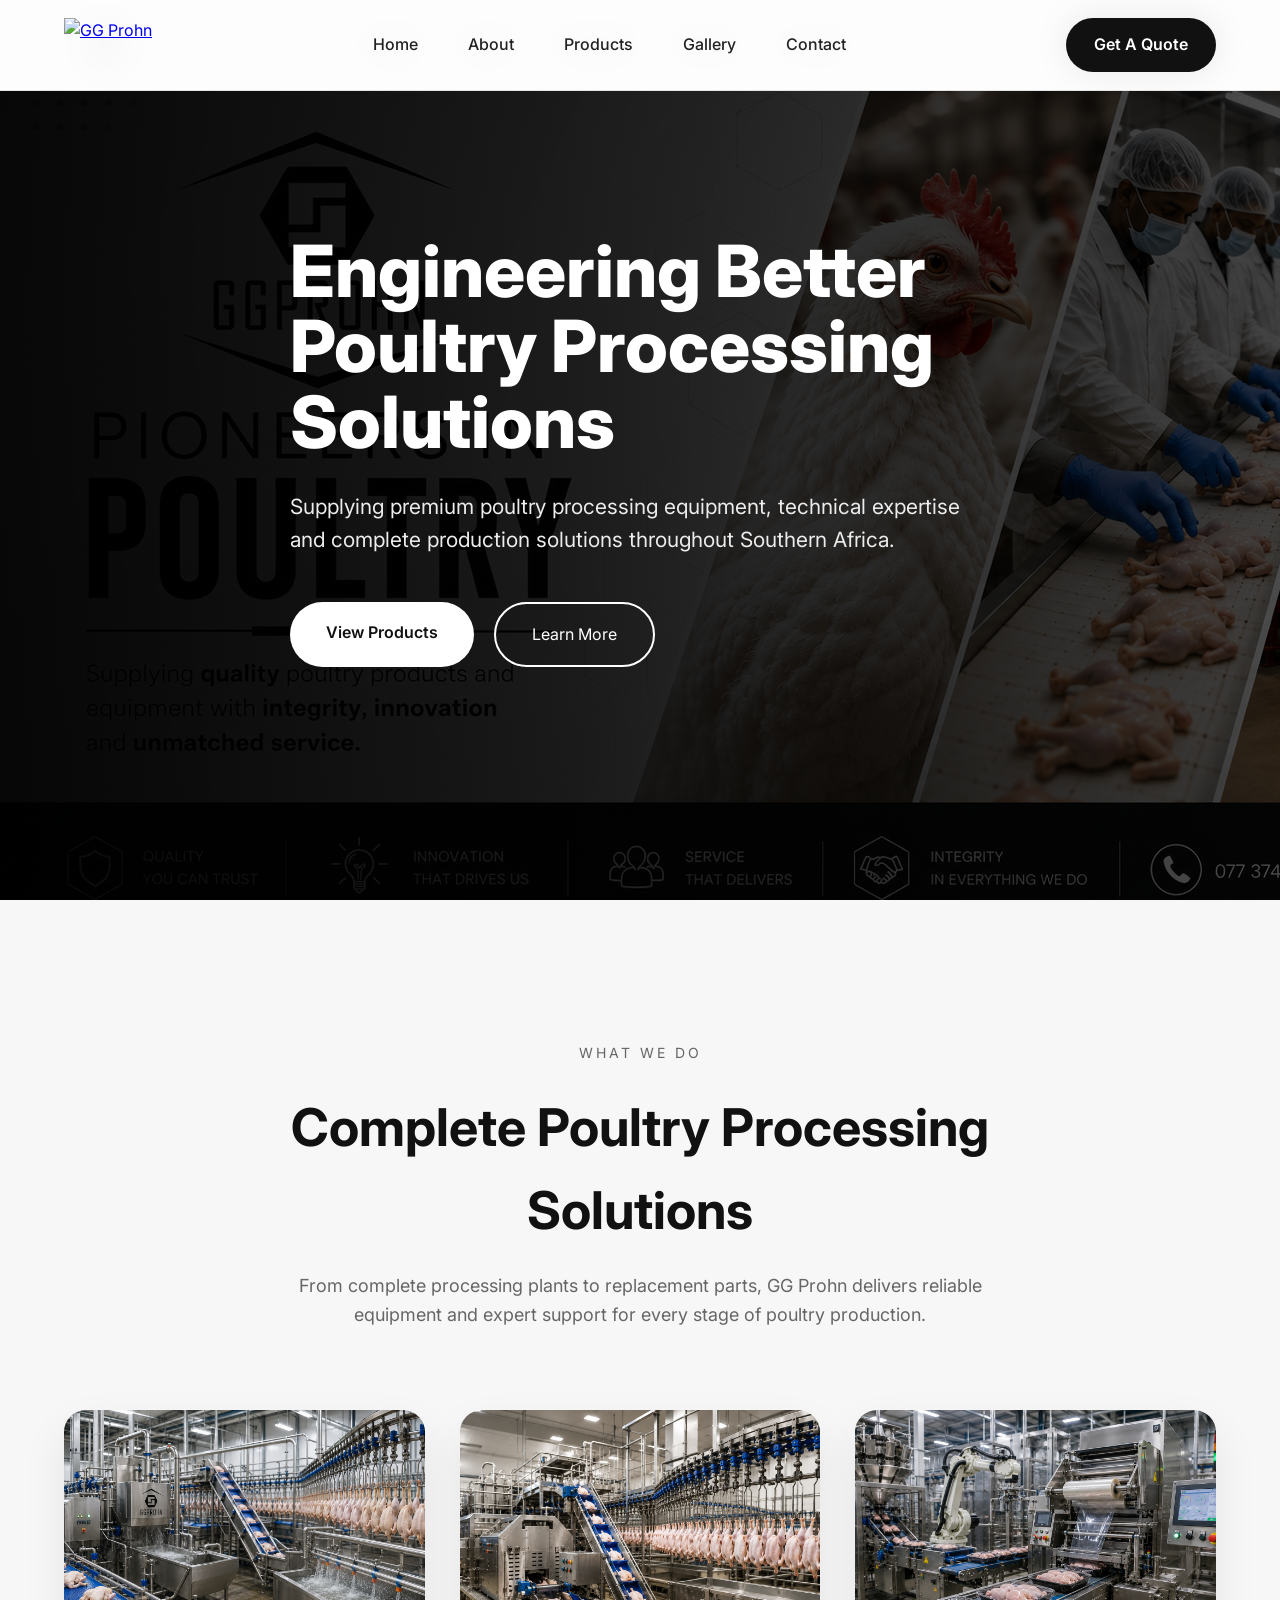
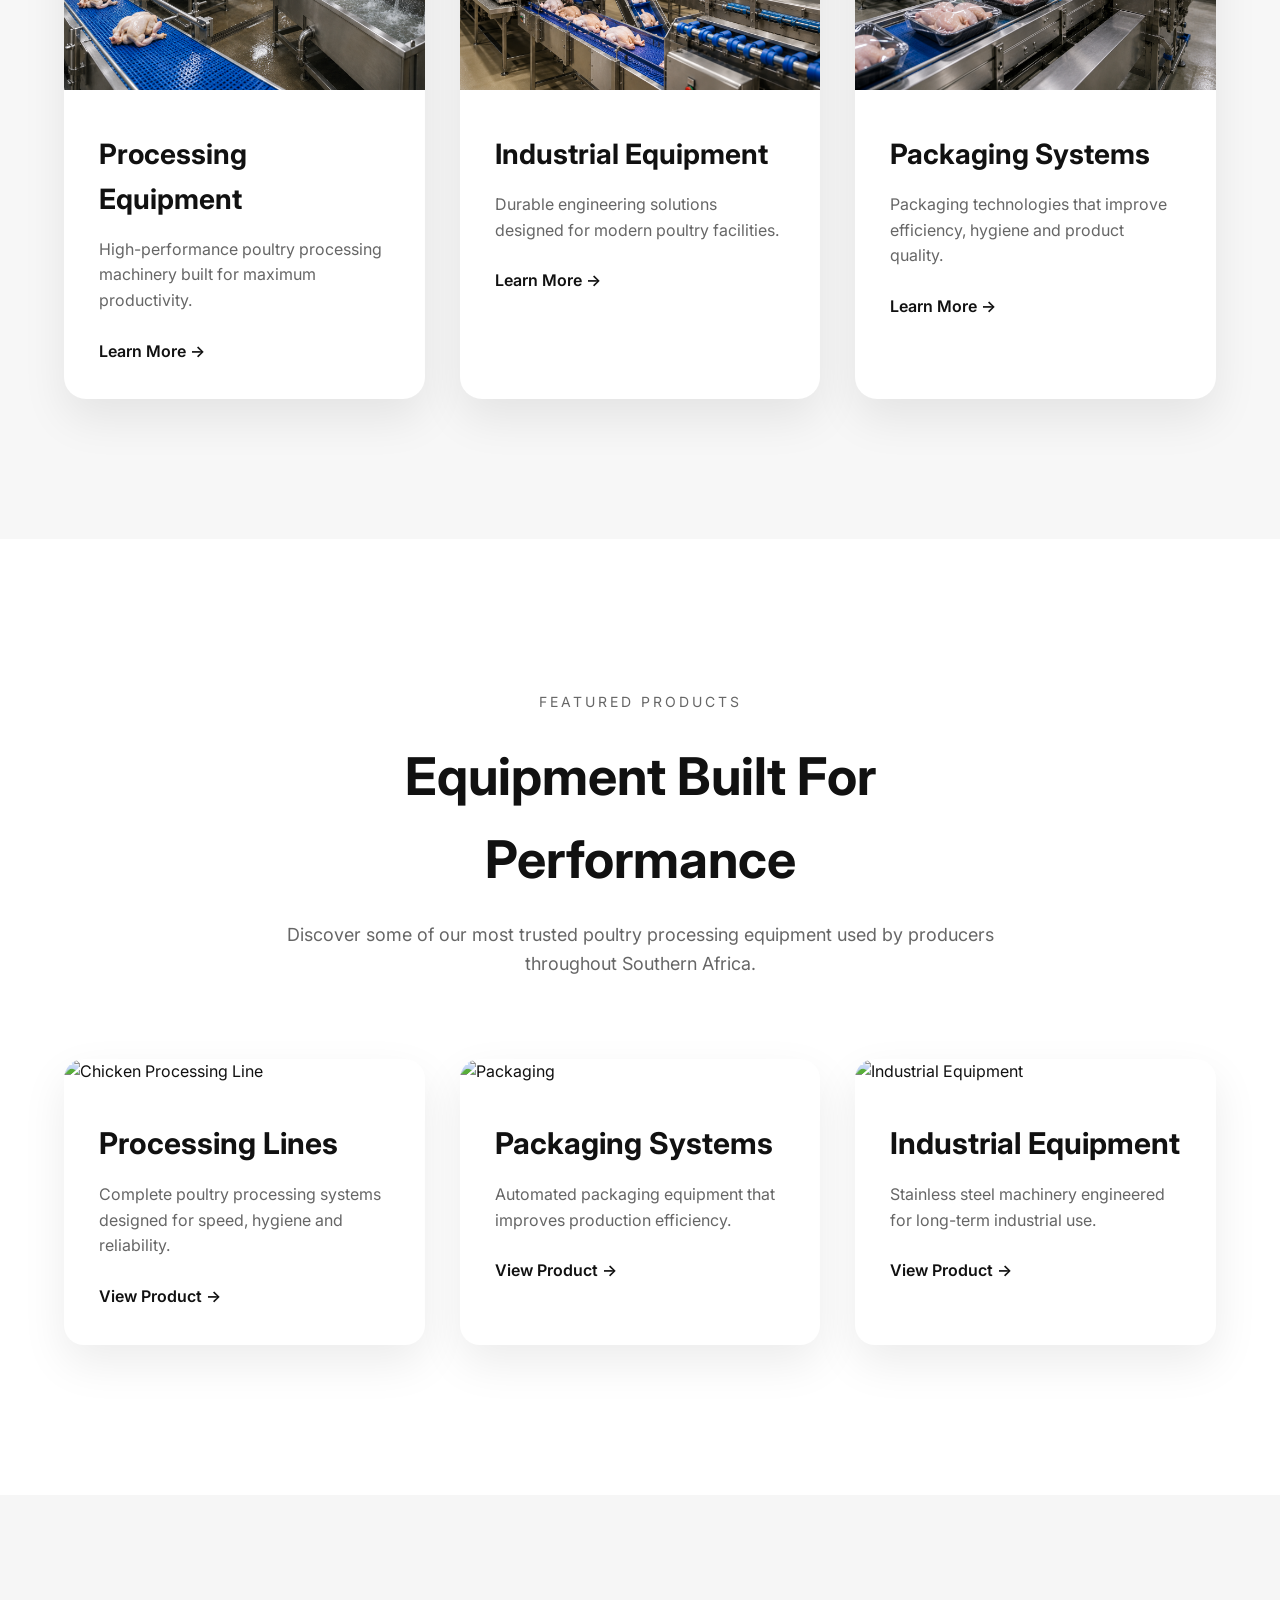
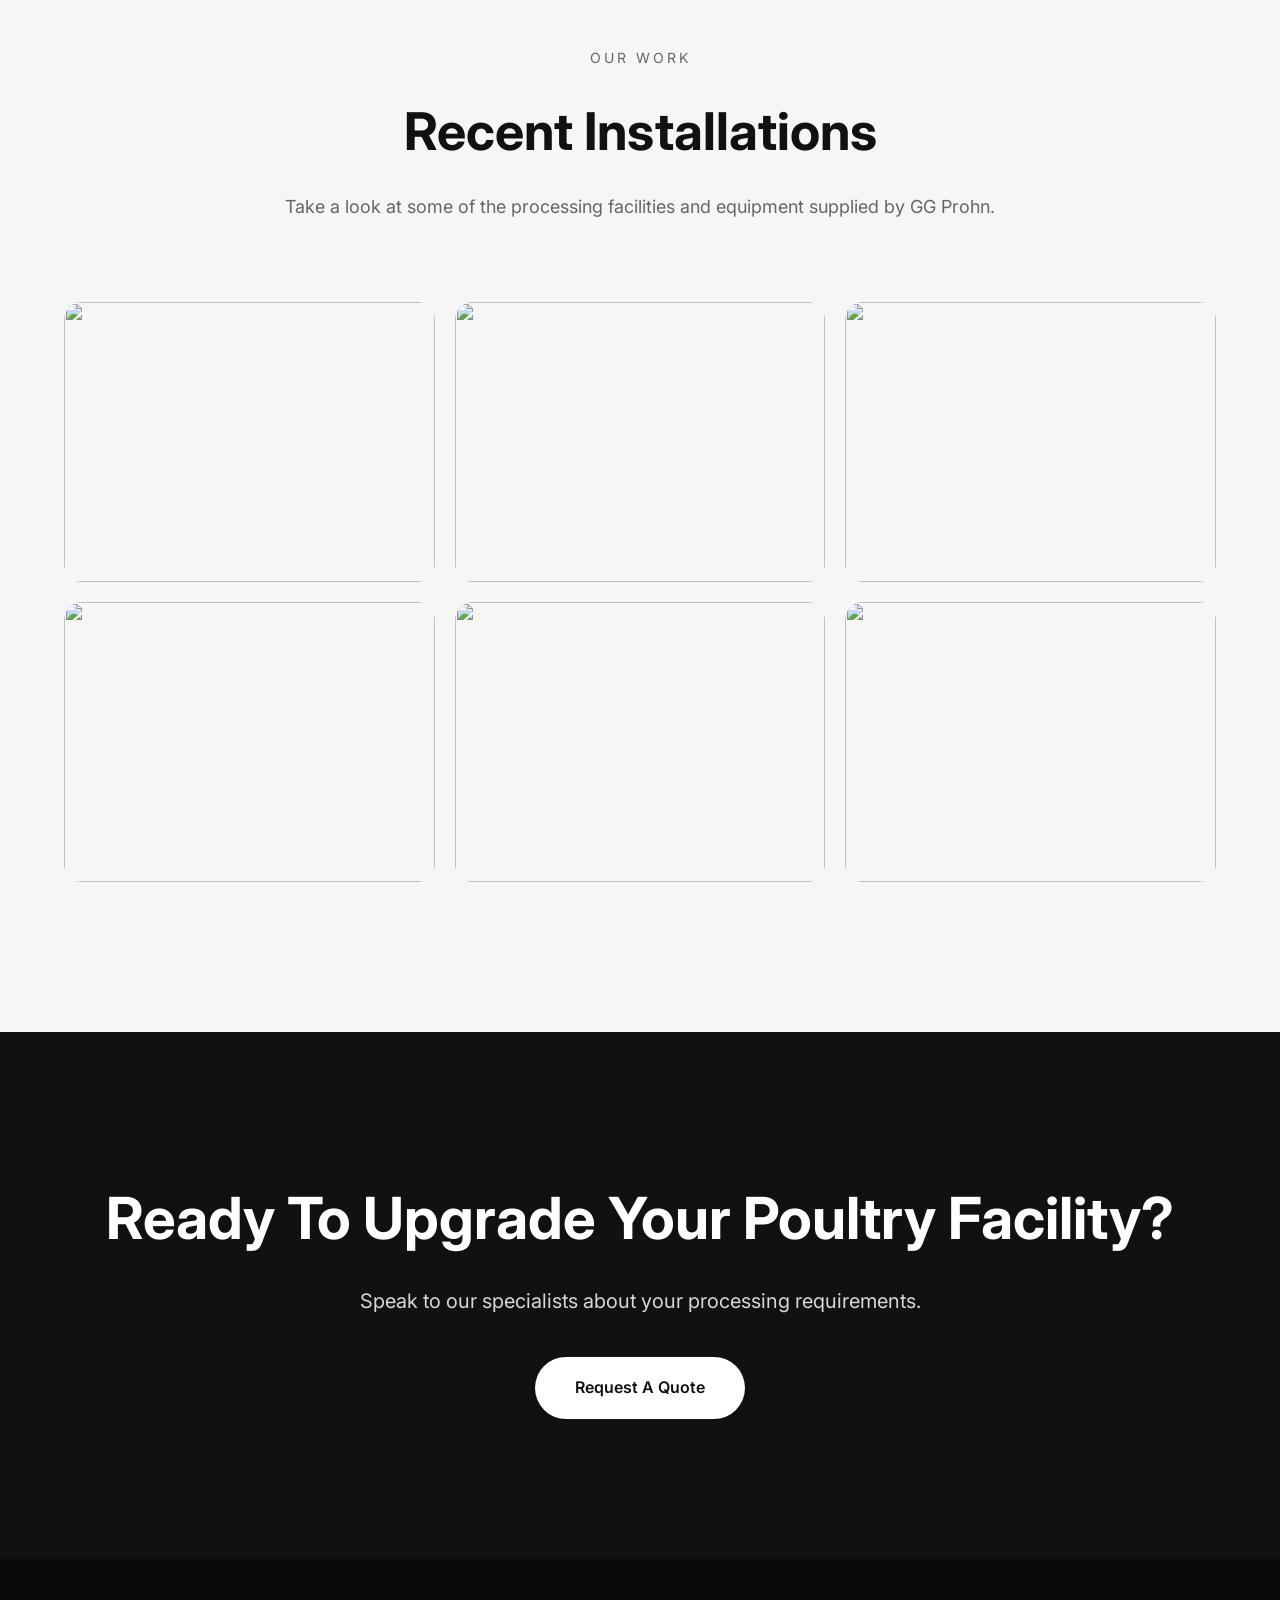
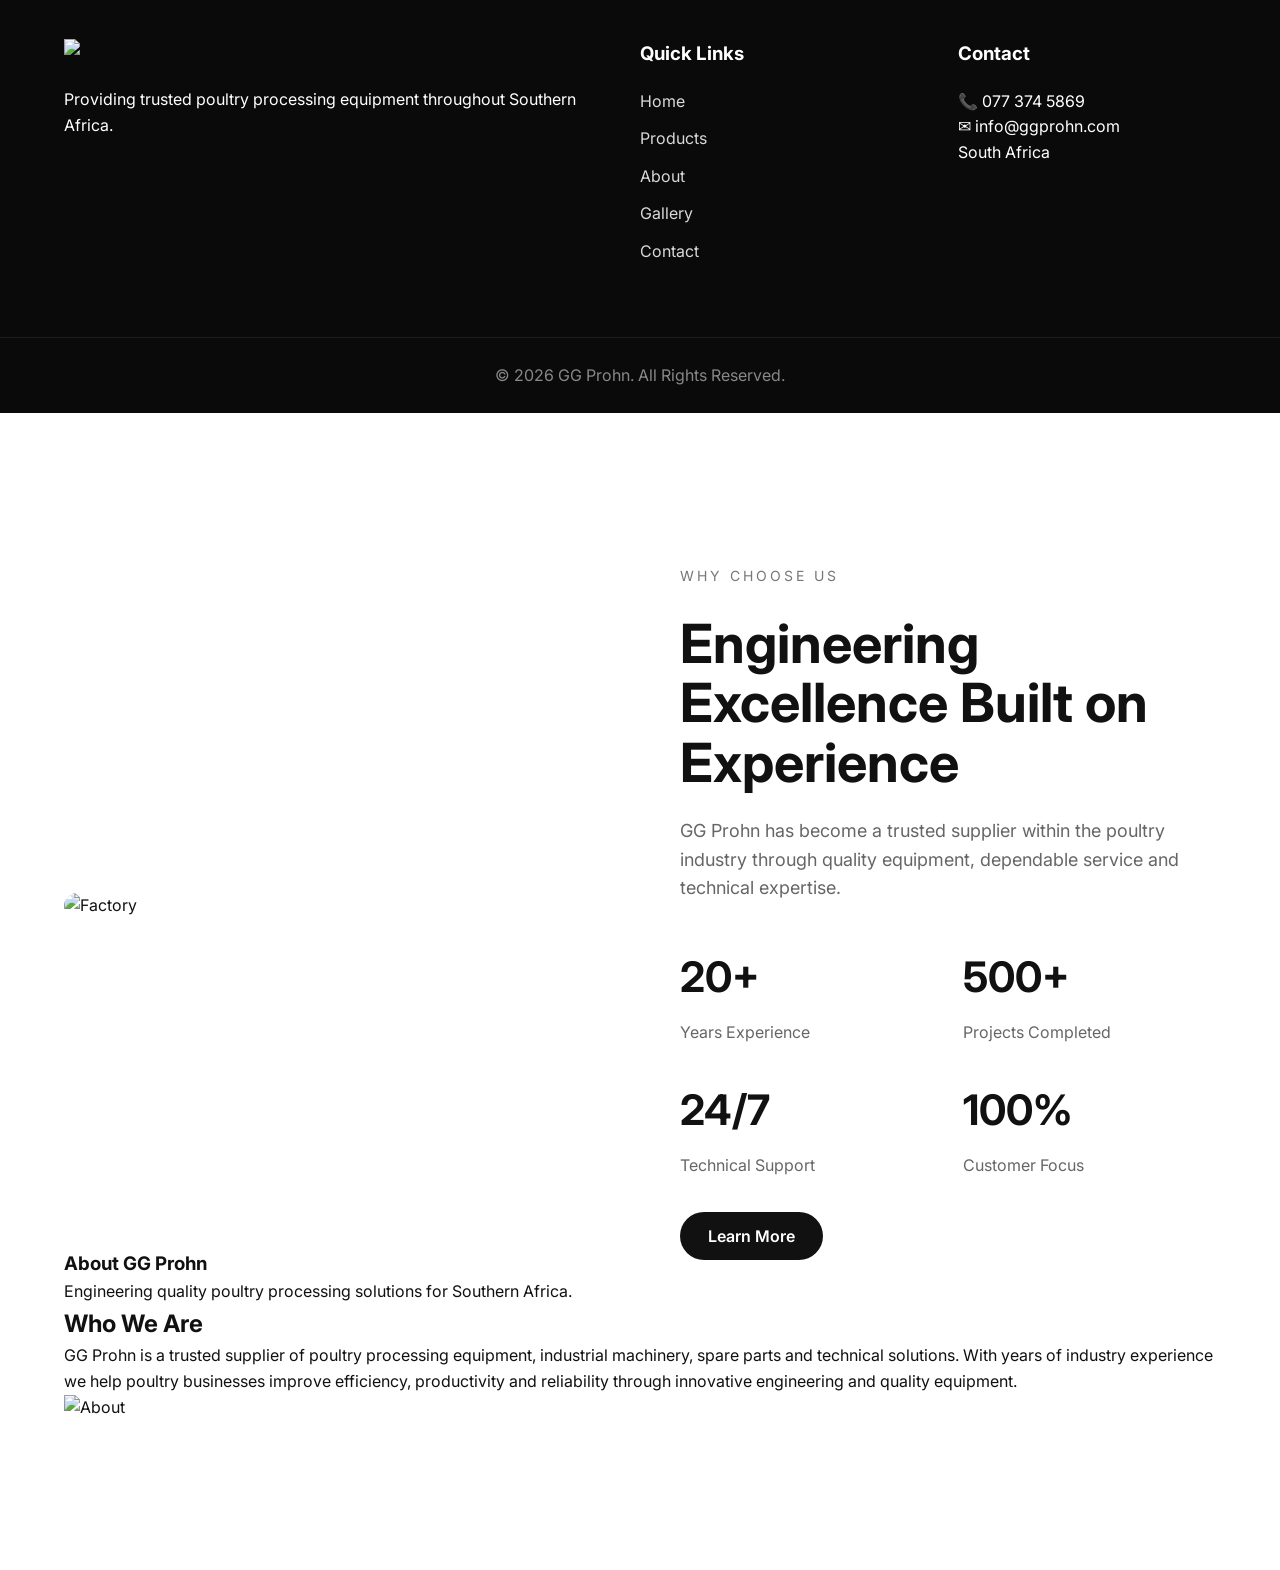
==== web/index.html @ 08cb3948 "initial commit - first round of website" ====
<!DOCTYPE html>
<html lang="en">

<head>

<meta charset="UTF-8">
<meta name="viewport" content="width=device-width, initial-scale=1.0">

<title>GG Prohn | Poultry Processing Solutions</title>

<link rel="preconnect" href="https://fonts.googleapis.com">
<link rel="preconnect" href="https://fonts.gstatic.com" crossorigin>

<link href="https://fonts.googleapis.com/css2?family=Inter:wght@300;400;500;600;700;800&display=swap" rel="stylesheet">

<link rel="stylesheet" href="css/style.css">

</head>

<body>

<!-- ===================== -->
<!-- Navigation -->
<!-- ===================== -->

<header>

<div class="container">

<a href="#" class="logo">

<img src="images/TLogo.png" alt="GG Prohn Logo">

</a>

<nav>

<ul>

<li><a href="#">Home</a></li>

<li><a href="coming-soon.html">About</a></li>
<li><a href="coming-soon.html">Products</a></li>
<li><a href="coming-soon.html">Gallery</a></li>
<li><a href="coming-soon.html">Contact</a></li>

</ul>

</nav>

<a href="#" class="btn-nav">

Get A Quote

</a>

</div>

</header>



<!-- ===================== -->
<!-- Hero -->
<!-- ===================== -->

<section class="hero">

<div class="overlay"></div>

<div class="container hero-content">

<h1>

Engineering Better Poultry
Processing Solutions

</h1>

<p>

Supplying premium poultry processing equipment,
technical expertise and complete production
solutions throughout Southern Africa.

</p>

<div class="hero-buttons">

<a href="#" class="btn-dark">

View Products

</a>

<a href="#" class="btn-outline">

Learn More

</a>

</div>

</div>

</section>

</body>

</html><!-- ===================== -->
<!-- FEATURED SOLUTIONS -->
<!-- ===================== -->

<section class="solutions">

    <div class="container">

        <div class="section-title">

            <span>WHAT WE DO</span>

            <h2>Complete Poultry Processing Solutions</h2>

            <p>
                From complete processing plants to replacement parts,
                GG Prohn delivers reliable equipment and expert support
                for every stage of poultry production.
            </p>

        </div>

        <div class="solution-grid">

            <div class="solution-card">

                <img src="images/Processing.png" alt="Processing">

                <div class="solution-content">

                    <h3>Processing Equipment</h3>

                    <p>
                        High-performance poultry processing machinery built
                        for maximum productivity.
                    </p>

                    <a href="#">Learn More →</a>

                </div>

            </div>

            <div class="solution-card">

                <img src="images/industrial.png" alt="Equipment">

                <div class="solution-content">

                    <h3>Industrial Equipment</h3>

                    <p>
                        Durable engineering solutions designed for modern
                        poultry facilities.
                    </p>

                    <a href="#">Learn More →</a>

                </div>

            </div>

            <div class="solution-card">

                <img src="images/packaging.png" alt="Packaging">

                <div class="solution-content">

                    <h3>Packaging Systems</h3>

                    <p>
                        Packaging technologies that improve efficiency,
                        hygiene and product quality.
                    </p>

                    <a href="#">Learn More →</a>

                </div>

            </div>

        </div>

    </div>

</section>





<!-- ===================== -->
<!-- WHY GG PROHN -->
<!-- ===================== -->
 <!-- ========================================= -->
<!-- FEATURED PRODUCTS -->
<!-- ========================================= -->

<section class="products">

    <div class="container">

        <div class="section-title">

            <span>FEATURED PRODUCTS</span>

            <h2>Equipment Built For Performance</h2>

            <p>
                Discover some of our most trusted poultry processing
                equipment used by producers throughout Southern Africa.
            </p>

        </div>

        <div class="product-grid">

            <div class="product-card">

                <img src="images/product1.jpg" alt="Chicken Processing Line">

                <div class="product-info">

                    <h3>Processing Lines</h3>

                    <p>
                        Complete poultry processing systems designed
                        for speed, hygiene and reliability.
                    </p>

                    <a href="#">View Product →</a>

                </div>

            </div>

            <div class="product-card">

                <img src="images/product2.jpg" alt="Packaging">

                <div class="product-info">

                    <h3>Packaging Systems</h3>

                    <p>
                        Automated packaging equipment that improves
                        production efficiency.
                    </p>

                    <a href="#">View Product →</a>

                </div>

            </div>

            <div class="product-card">

                <img src="images/product3.jpg" alt="Industrial Equipment">

                <div class="product-info">

                    <h3>Industrial Equipment</h3>

                    <p>
                        Stainless steel machinery engineered for
                        long-term industrial use.
                    </p>

                    <a href="#">View Product →</a>

                </div>

            </div>

        </div>

    </div>

</section>


<!-- ========================================= -->
<!-- PROJECT GALLERY -->
<!-- ========================================= -->

<section class="gallery">

<div class="container">

<div class="section-title">

<span>OUR WORK</span>

<h2>Recent Installations</h2>

<p>

Take a look at some of the processing facilities
and equipment supplied by GG Prohn.

</p>

</div>

<div class="gallery-grid">

<img src="images/gallery1.jpg" alt="">
<img src="images/gallery2.jpg" alt="">
<img src="images/gallery3.jpg" alt="">
<img src="images/gallery4.jpg" alt="">
<img src="images/gallery5.jpg" alt="">
<img src="images/gallery6.jpg" alt="">

</div>

</div>

</section>



<!-- ========================================= -->
<!-- CTA -->
<!-- ========================================= -->

<section class="cta-dark">

<div class="container">

<h2>

Ready To Upgrade Your Poultry Facility?

</h2>

<p>

Speak to our specialists about your
processing requirements.

</p>

<a href="#" class="btn-light">

Request A Quote

</a>

</div>

</section>



<!-- ========================================= -->
<!-- FOOTER -->
<!-- ========================================= -->

<footer>

<div class="container footer-grid">

<div>

<img src="images/logo-white.png" class="footer-logo">

<p>

Providing trusted poultry processing
equipment throughout Southern Africa.

</p>

</div>

<div>

<h3>Quick Links</h3>

<a href="#">Home</a>
<a href="#">Products</a>
<a href="#">About</a>
<a href="#">Gallery</a>
<a href="#">Contact</a>

</div>

<div>

<h3>Contact</h3>

<p>📞 077 374 5869</p>

<p>✉ info@ggprohn.com</p>

<p>South Africa</p>

</div>

</div>

<div class="copyright">

© 2026 GG Prohn. All Rights Reserved.

</div>

</footer>

<section class="why-us">

<div class="container why-grid">

<div class="why-image">

<img src="images/factory.jpg" alt="Factory">

</div>

<div class="why-content">

<span>WHY CHOOSE US</span>

<h2>
Engineering Excellence
Built on Experience
</h2>

<p>

GG Prohn has become a trusted supplier
within the poultry industry through
quality equipment, dependable service
and technical expertise.

</p>

<div class="features">

<div>

<h3>20+</h3>

<p>Years Experience</p>

</div>

<div>

<h3>500+</h3>

<p>Projects Completed</p>

</div>

<div>

<h3>24/7</h3>

<p>Technical Support</p>

</div>

<div>

<h3>100%</h3>

<p>Customer Focus</p>

</div>

</div>

<a href="#" class="btn-nav">

Learn More

</a>

</div>

</div>
<!DOCTYPE html>
<html lang="en">

<head>

<meta charset="UTF-8">

<meta name="viewport" content="width=device-width, initial-scale=1.0">

<title>About | GG Prohn</title>

<link rel="preconnect" href="https://fonts.googleapis.com">

<link rel="preconnect" href="https://fonts.gstatic.com" crossorigin>

<link href="https://fonts.googleapis.com/css2?family=Inter:wght@300;400;500;600;700;800&display=swap" rel="stylesheet">

<link rel="stylesheet" href="css/style.css">

</head>

<body>

<header>

<div class="container">

<a href="index.html" class="logo">

<img src="images/logo.png" alt="GG Prohn">

</a>

<nav>

<ul>

<li><a href="index.html">Home</a></li>

<li><a class="active" href="about.html">About</a></li>

<li><a href="products.html">Products</a></li>

<li><a href="gallery.html">Gallery</a></li>

<li><a href="contact.html">Contact</a></li>

</ul>

</nav>

<a href="contact.html" class="btn-nav">

Get A Quote

</a>

</div>

</header>



<section class="page-hero">

<div class="overlay"></div>

<div class="container">

<h1>About GG Prohn</h1>

<p>

Engineering quality poultry processing
solutions for Southern Africa.

</p>

</div>

</section>



<section class="about-company">

<div class="container about-grid">

<div>

<h2>

Who We Are

</h2>

<p>

GG Prohn is a trusted supplier of poultry processing equipment,
industrial machinery, spare parts and technical solutions.

With years of industry experience we help poultry businesses
improve efficiency, productivity and reliability through
innovative engineering and quality equipment.

</p>

</div>

<div>

<img src="images/about.jpg" alt="About">

</div>

</div>

</section>

</body>

</html>
---- web/css/style.css ----
/*============================

GLOBAL

=============================*/

*{

margin:0;
padding:0;
box-sizing:border-box;

}

:root{

--black:#111111;
--dark:#222222;
--grey:#666666;
--light:#F5F5F5;
--border:#E5E5E5;
--white:#FFFFFF;

}

body{

font-family:'Inter',sans-serif;

background:white;

color:var(--black);

line-height:1.6;

overflow-x:hidden;

}

.container{

width:90%;
max-width:1400px;

margin:auto;

}

/*============================

HEADER

=============================*/

header{

position:fixed;

top:0;

left:0;

width:100%;

z-index:999;

background:rgba(255,255,255,.90);

backdrop-filter:blur(16px);

border-bottom:1px solid var(--border);

}

header .container{

display:flex;

justify-content:space-between;

align-items:center;

height:90px;

}

.logo img{

height:55px;

display:block;

}

/*============================

NAVIGATION

=============================*/

nav ul{

display:flex;

list-style:none;

gap:50px;

}

nav a{

text-decoration:none;

color:var(--dark);

font-weight:500;

transition:.3s;

position:relative;

}

nav a::after{

content:"";

position:absolute;

left:0;

bottom:-8px;

width:0;

height:2px;

background:#111;

transition:.3s;

}

nav a:hover::after{

width:100%;

}

/*============================

BUTTON

=============================*/

.btn-nav{

text-decoration:none;

background:#111;

color:white;

padding:14px 28px;

border-radius:40px;

font-weight:600;

transition:.3s;

}

.btn-nav:hover{

background:#333;

}

/*============================

HERO

=============================*/

.hero{

height:100vh;

background:url("../images/hero.jpg") center center/cover;

display:flex;

align-items:center;

position:relative;

}

.overlay{

position:absolute;

inset:0;

background:linear-gradient(

90deg,

rgba(0,0,0,.82),

rgba(0,0,0,.45)

);

}

.hero-content{

position:relative;

z-index:10;

max-width:700px;

color:white;

}

.hero h1{

font-size:72px;

line-height:1.05;

margin-bottom:30px;

font-weight:800;

}

.hero p{

font-size:21px;

color:#ECECEC;

margin-bottom:45px;

}

.hero-buttons{

display:flex;

gap:20px;

}

.btn-dark{

background:white;

color:#111;

padding:18px 36px;

border-radius:40px;

text-decoration:none;

font-weight:600;

transition:.35s;

}

.btn-dark:hover{

transform:translateY(-4px);

}

.btn-outline{

border:2px solid white;

padding:18px 36px;

color:white;

text-decoration:none;

border-radius:40px;

transition:.35s;

}

.btn-outline:hover{

background:white;

color:#111;

}

/*============================

RESPONSIVE

=============================*/

@media(max-width:900px){

nav{

display:none;

}

.hero{

text-align:center;

}

.hero-content{

margin:auto;

}

.hero h1{

font-size:46px;

}

.hero-buttons{

justify-content:center;

flex-wrap:wrap;

}

header .container{

height:80px;

}

.logo img{

height:45px;

}

}
.hero{

background:url("../images/hero\ scale.png");

}/*========================

SOLUTIONS

=========================*/

.solutions{

padding:140px 0;

background:#F7F7F7;

}

.section-title{

text-align:center;

max-width:760px;

margin:auto;

margin-bottom:80px;

}

.section-title span{

font-size:14px;

letter-spacing:3px;

color:#666;

}

.section-title h2{

font-size:52px;

margin:20px 0;

}

.section-title p{

font-size:18px;

color:#666;

}

/* GRID */

.solution-grid{

display:grid;

grid-template-columns:repeat(3,1fr);

gap:35px;

}

/* CARD */

.solution-card{

background:white;

border-radius:22px;

overflow:hidden;

box-shadow:0 20px 45px rgba(0,0,0,.08);

transition:.4s;

}

.solution-card:hover{

transform:translateY(-12px);

box-shadow:0 35px 60px rgba(0,0,0,.15);

}

.solution-card img{

width:100%;

height:280px;

object-fit:cover;

transition:.5s;

}

.solution-card:hover img{

transform:scale(1.08);

}

.solution-content{

padding:35px;

}

.solution-content h3{

font-size:28px;

margin-bottom:15px;

}

.solution-content p{

color:#666;

margin-bottom:25px;

}

.solution-content a{

text-decoration:none;

font-weight:600;

color:#111;

}

/*========================

WHY US

=========================*/

.why-us{

padding:150px 0;

}

.why-grid{

display:grid;

grid-template-columns:1fr 1fr;

gap:80px;

align-items:center;

}

.why-image img{

width:100%;

border-radius:20px;

display:block;

}

.why-content span{

letter-spacing:3px;

font-size:14px;

color:#777;

}

.why-content h2{

font-size:54px;

margin:25px 0;

line-height:1.1;

}

.why-content p{

font-size:18px;

color:#666;

margin-bottom:40px;

}

.features{

display:grid;

grid-template-columns:repeat(2,1fr);

gap:30px;

margin-bottom:45px;

}

.features h3{

font-size:42px;

margin-bottom:10px;

}

.features p{

margin:0;

font-size:16px;

}

/*========================

RESPONSIVE

=========================*/

@media(max-width:900px){

.solution-grid{

grid-template-columns:1fr;

}

.why-grid{

grid-template-columns:1fr;

}

.section-title h2{

font-size:36px;

}

.why-content h2{

font-size:38px;

}

.features{

grid-template-columns:1fr;

}

}
/*==========================
PRODUCTS
==========================*/

.products{

padding:150px 0;

background:white;

}

.product-grid{

display:grid;

grid-template-columns:repeat(3,1fr);

gap:35px;

}

.product-card{

overflow:hidden;

border-radius:20px;

background:white;

box-shadow:0 18px 45px rgba(0,0,0,.08);

transition:.4s;

}

.product-card:hover{

transform:translateY(-12px);

}

.product-card img{

width:100%;

height:320px;

object-fit:cover;

transition:.4s;

}

.product-card:hover img{

transform:scale(1.08);

}

.product-info{

padding:35px;

}

.product-info h3{

margin-bottom:15px;

font-size:30px;

}

.product-info p{

color:#666;

margin-bottom:25px;

}

.product-info a{

text-decoration:none;

color:#111;

font-weight:600;

}

/*==========================
GALLERY
==========================*/

.gallery{

padding:150px 0;

background:#f6f6f6;

}

.gallery-grid{

display:grid;

grid-template-columns:repeat(3,1fr);

gap:20px;

}

.gallery-grid img{

width:100%;

height:280px;

object-fit:cover;

border-radius:18px;

transition:.4s;

cursor:pointer;

}

.gallery-grid img:hover{

transform:scale(1.05);

}

/*==========================
CTA
==========================*/

.cta-dark{

padding:140px 20px;

background:#111;

color:white;

text-align:center;

}

.cta-dark h2{

font-size:58px;

margin-bottom:20px;

}

.cta-dark p{

font-size:20px;

color:#d8d8d8;

margin-bottom:40px;

}

.btn-light{

display:inline-block;

padding:18px 40px;

background:white;

color:#111;

border-radius:50px;

text-decoration:none;

font-weight:600;

transition:.3s;

}

.btn-light:hover{

transform:translateY(-4px);

}

/*==========================
FOOTER
==========================*/

footer{

background:#0a0a0a;

color:white;

padding-top:80px;

}

.footer-grid{

display:grid;

grid-template-columns:2fr 1fr 1fr;

gap:60px;

padding-bottom:60px;

}

.footer-logo{

height:70px;

margin-bottom:25px;

}

footer h3{

margin-bottom:20px;

}

footer a{

display:block;

color:#d9d9d9;

text-decoration:none;

margin-bottom:12px;

}

footer a:hover{

color:white;

}

.copyright{

border-top:1px solid rgba(255,255,255,.08);

text-align:center;

padding:25px;

color:#888;

}

/*==========================
RESPONSIVE
==========================*/

@media(max-width:900px){

.product-grid,
.gallery-grid,
.footer-grid{

grid-template-columns:1fr;

}

.cta-dark h2{

font-size:38px;

}

}
---- web/css/style.css ----
/*============================

GLOBAL

=============================*/

*{

margin:0;
padding:0;
box-sizing:border-box;

}

:root{

--black:#111111;
--dark:#222222;
--grey:#666666;
--light:#F5F5F5;
--border:#E5E5E5;
--white:#FFFFFF;

}

body{

font-family:'Inter',sans-serif;

background:white;

color:var(--black);

line-height:1.6;

overflow-x:hidden;

}

.container{

width:90%;
max-width:1400px;

margin:auto;

}

/*============================

HEADER

=============================*/

header{

position:fixed;

top:0;

left:0;

width:100%;

z-index:999;

background:rgba(255,255,255,.90);

backdrop-filter:blur(16px);

border-bottom:1px solid var(--border);

}

header .container{

display:flex;

justify-content:space-between;

align-items:center;

height:90px;

}

.logo img{

height:55px;

display:block;

}

/*============================

NAVIGATION

=============================*/

nav ul{

display:flex;

list-style:none;

gap:50px;

}

nav a{

text-decoration:none;

color:var(--dark);

font-weight:500;

transition:.3s;

position:relative;

}

nav a::after{

content:"";

position:absolute;

left:0;

bottom:-8px;

width:0;

height:2px;

background:#111;

transition:.3s;

}

nav a:hover::after{

width:100%;

}

/*============================

BUTTON

=============================*/

.btn-nav{

text-decoration:none;

background:#111;

color:white;

padding:14px 28px;

border-radius:40px;

font-weight:600;

transition:.3s;

}

.btn-nav:hover{

background:#333;

}

/*============================

HERO

=============================*/

.hero{

height:100vh;

background:url("../images/hero.jpg") center center/cover;

display:flex;

align-items:center;

position:relative;

}

.overlay{

position:absolute;

inset:0;

background:linear-gradient(

90deg,

rgba(0,0,0,.82),

rgba(0,0,0,.45)

);

}

.hero-content{

position:relative;

z-index:10;

max-width:700px;

color:white;

}

.hero h1{

font-size:72px;

line-height:1.05;

margin-bottom:30px;

font-weight:800;

}

.hero p{

font-size:21px;

color:#ECECEC;

margin-bottom:45px;

}

.hero-buttons{

display:flex;

gap:20px;

}

.btn-dark{

background:white;

color:#111;

padding:18px 36px;

border-radius:40px;

text-decoration:none;

font-weight:600;

transition:.35s;

}

.btn-dark:hover{

transform:translateY(-4px);

}

.btn-outline{

border:2px solid white;

padding:18px 36px;

color:white;

text-decoration:none;

border-radius:40px;

transition:.35s;

}

.btn-outline:hover{

background:white;

color:#111;

}

/*============================

RESPONSIVE

=============================*/

@media(max-width:900px){

nav{

display:none;

}

.hero{

text-align:center;

}

.hero-content{

margin:auto;

}

.hero h1{

font-size:46px;

}

.hero-buttons{

justify-content:center;

flex-wrap:wrap;

}

header .container{

height:80px;

}

.logo img{

height:45px;

}

}
.hero{

background:url("../images/hero\ scale.png");

}/*========================

SOLUTIONS

=========================*/

.solutions{

padding:140px 0;

background:#F7F7F7;

}

.section-title{

text-align:center;

max-width:760px;

margin:auto;

margin-bottom:80px;

}

.section-title span{

font-size:14px;

letter-spacing:3px;

color:#666;

}

.section-title h2{

font-size:52px;

margin:20px 0;

}

.section-title p{

font-size:18px;

color:#666;

}

/* GRID */

.solution-grid{

display:grid;

grid-template-columns:repeat(3,1fr);

gap:35px;

}

/* CARD */

.solution-card{

background:white;

border-radius:22px;

overflow:hidden;

box-shadow:0 20px 45px rgba(0,0,0,.08);

transition:.4s;

}

.solution-card:hover{

transform:translateY(-12px);

box-shadow:0 35px 60px rgba(0,0,0,.15);

}

.solution-card img{

width:100%;

height:280px;

object-fit:cover;

transition:.5s;

}

.solution-card:hover img{

transform:scale(1.08);

}

.solution-content{

padding:35px;

}

.solution-content h3{

font-size:28px;

margin-bottom:15px;

}

.solution-content p{

color:#666;

margin-bottom:25px;

}

.solution-content a{

text-decoration:none;

font-weight:600;

color:#111;

}

/*========================

WHY US

=========================*/

.why-us{

padding:150px 0;

}

.why-grid{

display:grid;

grid-template-columns:1fr 1fr;

gap:80px;

align-items:center;

}

.why-image img{

width:100%;

border-radius:20px;

display:block;

}

.why-content span{

letter-spacing:3px;

font-size:14px;

color:#777;

}

.why-content h2{

font-size:54px;

margin:25px 0;

line-height:1.1;

}

.why-content p{

font-size:18px;

color:#666;

margin-bottom:40px;

}

.features{

display:grid;

grid-template-columns:repeat(2,1fr);

gap:30px;

margin-bottom:45px;

}

.features h3{

font-size:42px;

margin-bottom:10px;

}

.features p{

margin:0;

font-size:16px;

}

/*========================

RESPONSIVE

=========================*/

@media(max-width:900px){

.solution-grid{

grid-template-columns:1fr;

}

.why-grid{

grid-template-columns:1fr;

}

.section-title h2{

font-size:36px;

}

.why-content h2{

font-size:38px;

}

.features{

grid-template-columns:1fr;

}

}
/*==========================
PRODUCTS
==========================*/

.products{

padding:150px 0;

background:white;

}

.product-grid{

display:grid;

grid-template-columns:repeat(3,1fr);

gap:35px;

}

.product-card{

overflow:hidden;

border-radius:20px;

background:white;

box-shadow:0 18px 45px rgba(0,0,0,.08);

transition:.4s;

}

.product-card:hover{

transform:translateY(-12px);

}

.product-card img{

width:100%;

height:320px;

object-fit:cover;

transition:.4s;

}

.product-card:hover img{

transform:scale(1.08);

}

.product-info{

padding:35px;

}

.product-info h3{

margin-bottom:15px;

font-size:30px;

}

.product-info p{

color:#666;

margin-bottom:25px;

}

.product-info a{

text-decoration:none;

color:#111;

font-weight:600;

}

/*==========================
GALLERY
==========================*/

.gallery{

padding:150px 0;

background:#f6f6f6;

}

.gallery-grid{

display:grid;

grid-template-columns:repeat(3,1fr);

gap:20px;

}

.gallery-grid img{

width:100%;

height:280px;

object-fit:cover;

border-radius:18px;

transition:.4s;

cursor:pointer;

}

.gallery-grid img:hover{

transform:scale(1.05);

}

/*==========================
CTA
==========================*/

.cta-dark{

padding:140px 20px;

background:#111;

color:white;

text-align:center;

}

.cta-dark h2{

font-size:58px;

margin-bottom:20px;

}

.cta-dark p{

font-size:20px;

color:#d8d8d8;

margin-bottom:40px;

}

.btn-light{

display:inline-block;

padding:18px 40px;

background:white;

color:#111;

border-radius:50px;

text-decoration:none;

font-weight:600;

transition:.3s;

}

.btn-light:hover{

transform:translateY(-4px);

}

/*==========================
FOOTER
==========================*/

footer{

background:#0a0a0a;

color:white;

padding-top:80px;

}

.footer-grid{

display:grid;

grid-template-columns:2fr 1fr 1fr;

gap:60px;

padding-bottom:60px;

}

.footer-logo{

height:70px;

margin-bottom:25px;

}

footer h3{

margin-bottom:20px;

}

footer a{

display:block;

color:#d9d9d9;

text-decoration:none;

margin-bottom:12px;

}

footer a:hover{

color:white;

}

.copyright{

border-top:1px solid rgba(255,255,255,.08);

text-align:center;

padding:25px;

color:#888;

}

/*==========================
RESPONSIVE
==========================*/

@media(max-width:900px){

.product-grid,
.gallery-grid,
.footer-grid{

grid-template-columns:1fr;

}

.cta-dark h2{

font-size:38px;

}

}
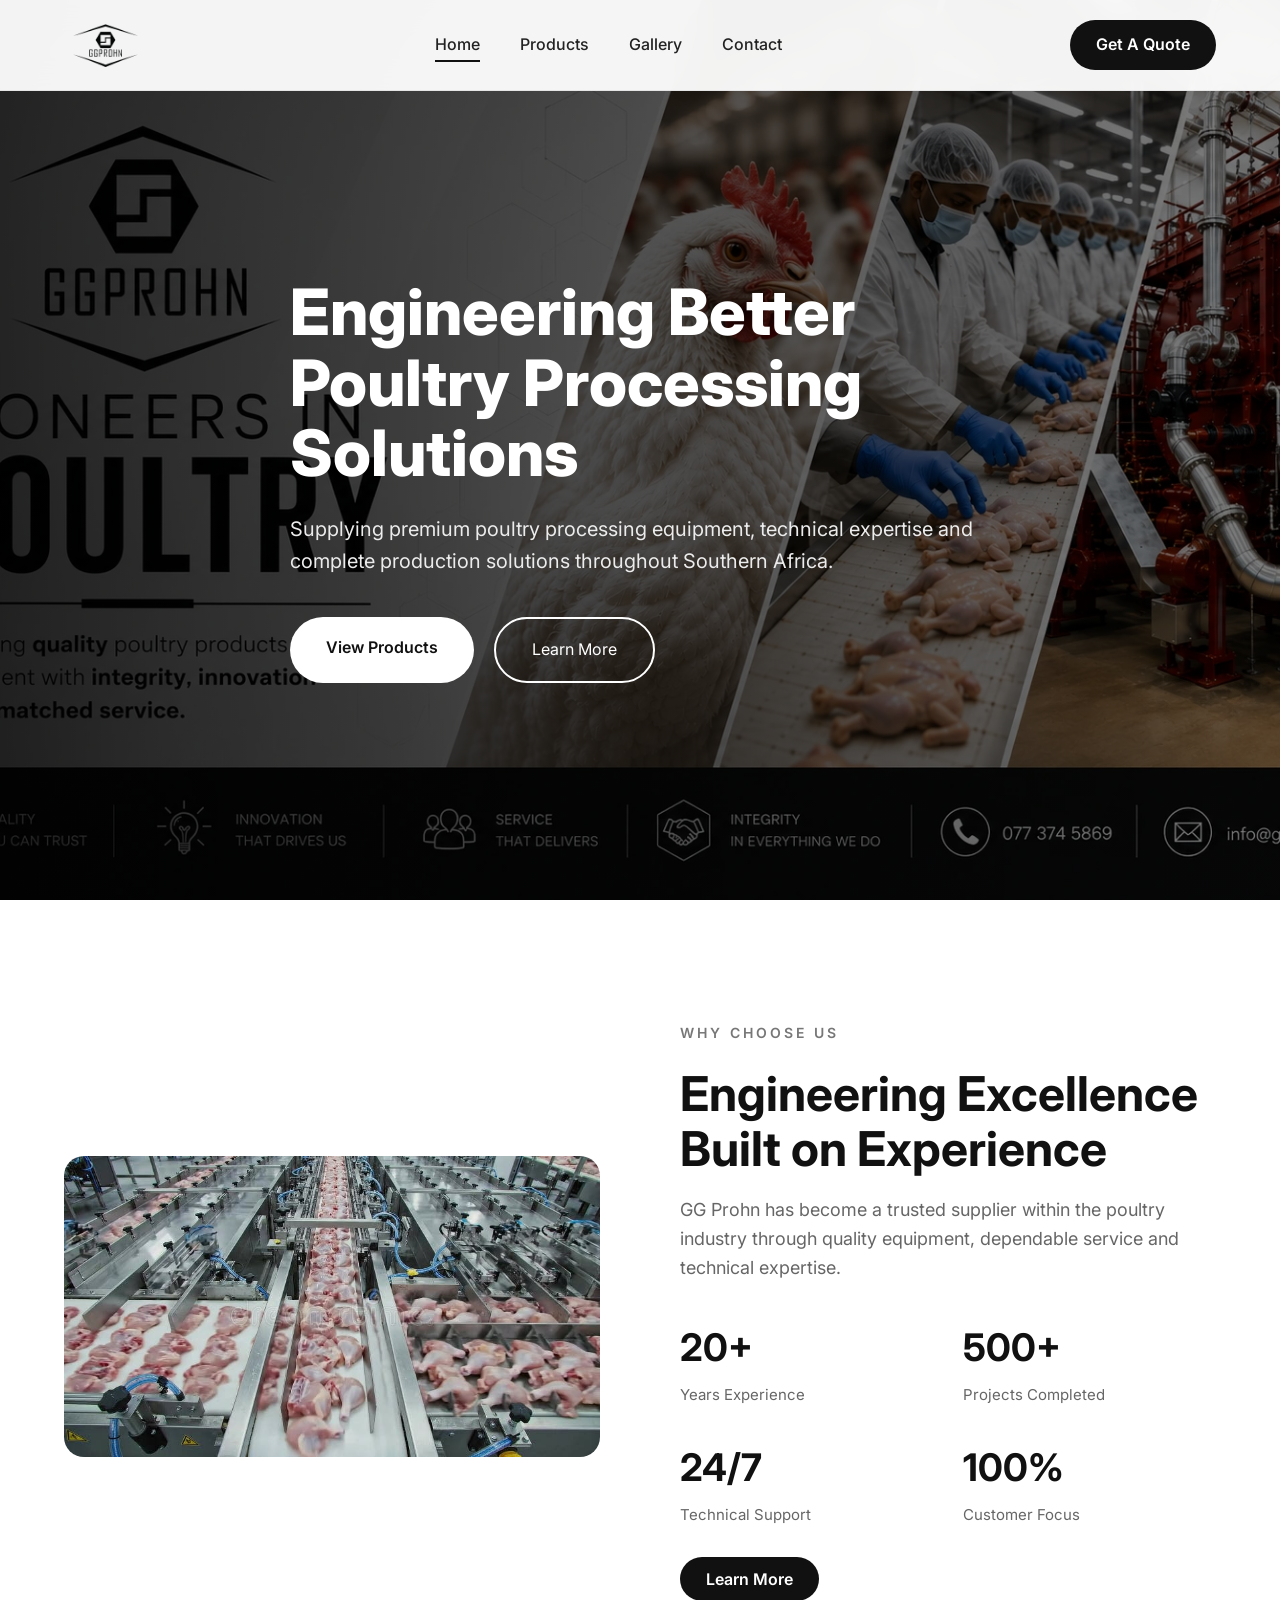
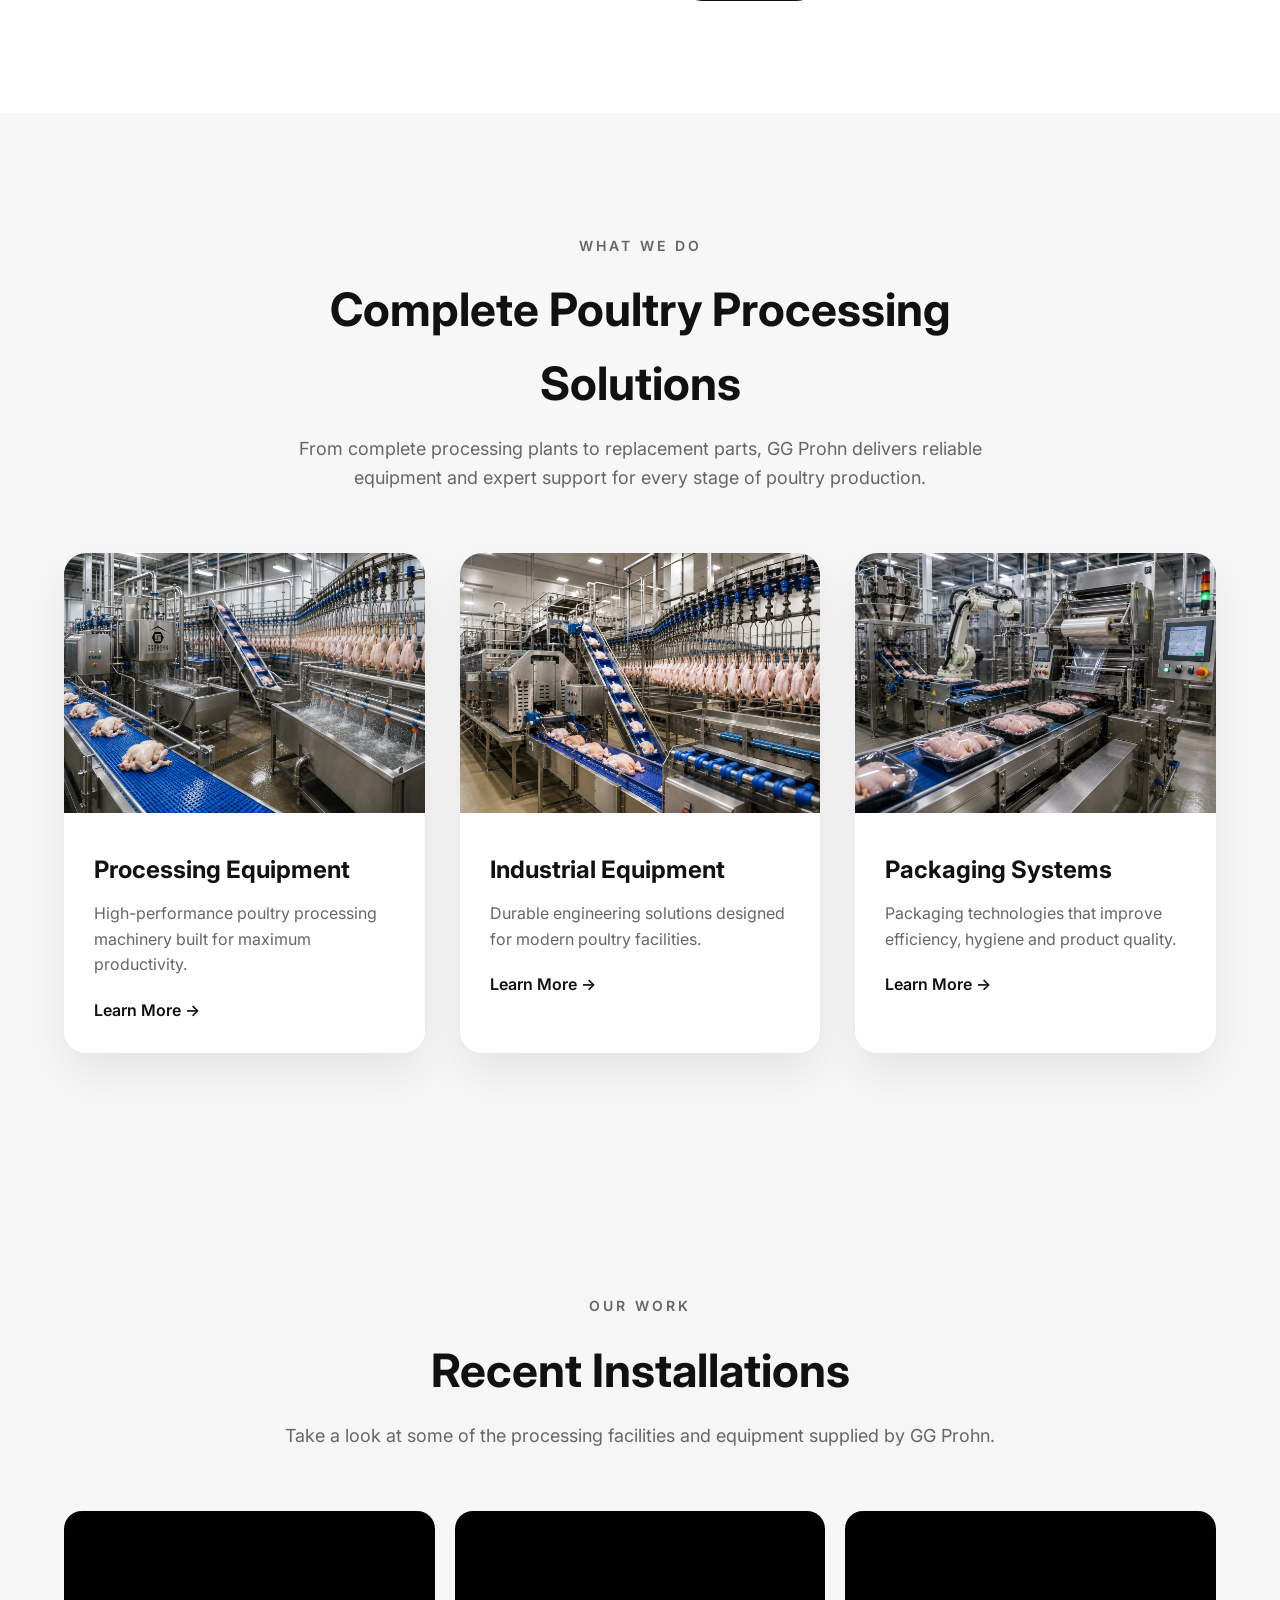
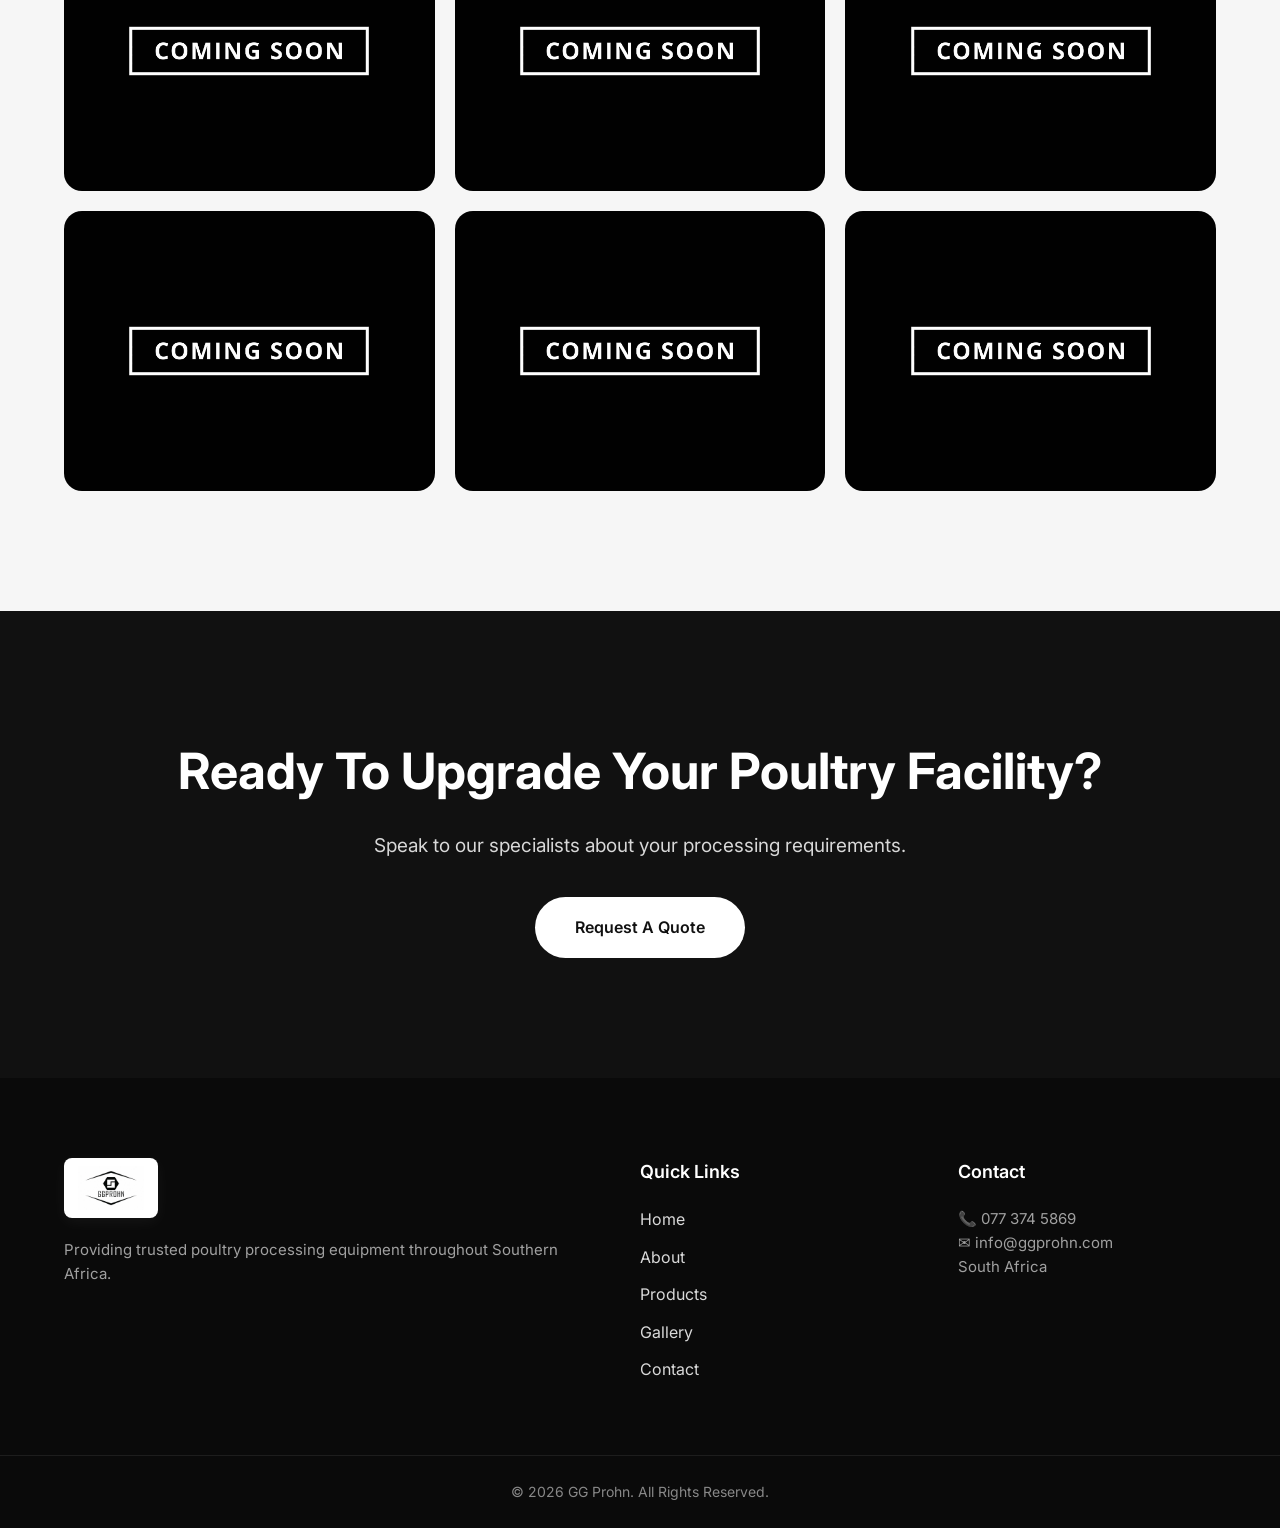
==== commit e834e1ae: "wip, website changes" ====
--- a/web/index.html
+++ b/web/index.html
@@ -1,613 +1,280 @@
 <!DOCTYPE html>
 <html lang="en">
-
 <head>
-
-<meta charset="UTF-8">
-<meta name="viewport" content="width=device-width, initial-scale=1.0">
-
-<title>GG Prohn | Poultry Processing Solutions</title>
-
-<link rel="preconnect" href="https://fonts.googleapis.com">
-<link rel="preconnect" href="https://fonts.gstatic.com" crossorigin>
-
-<link href="https://fonts.googleapis.com/css2?family=Inter:wght@300;400;500;600;700;800&display=swap" rel="stylesheet">
-
-<link rel="stylesheet" href="css/style.css">
-
+    <meta charset="UTF-8">
+    <meta name="viewport" content="width=device-width, initial-scale=1.0">
+    <title>GG Prohn | Poultry Processing Solutions</title>
+    <link rel="preconnect" href="https://fonts.googleapis.com">
+    <link rel="preconnect" href="https://fonts.gstatic.com" crossorigin>
+    <link href="https://fonts.googleapis.com/css2?family=Inter:wght@300;400;500;600;700;800&display=swap" rel="stylesheet">
+    <link rel="stylesheet" href="css/style.css">
+    <link rel="stylesheet" href="https://cdnjs.cloudflare.com/ajax/libs/font-awesome/6.4.0/css/all.min.css">
 </head>
-
 <body>
 
-<!-- ===================== -->
-<!-- Navigation -->
-<!-- ===================== -->
-
-<header>
-
-<div class="container">
-
-<a href="#" class="logo">
-
-<img src="images/TLogo.png" alt="GG Prohn Logo">
-
-</a>
-
-<nav>
-
-<ul>
-
-<li><a href="#">Home</a></li>
-
-<li><a href="coming-soon.html">About</a></li>
-<li><a href="coming-soon.html">Products</a></li>
-<li><a href="coming-soon.html">Gallery</a></li>
-<li><a href="coming-soon.html">Contact</a></li>
-
-</ul>
-
-</nav>
-
-<a href="#" class="btn-nav">
-
-Get A Quote
-
-</a>
-
+    <!-- ===================== -->
+    <!-- NAVIGATION -->
+    <!-- ===================== -->
+    <header>
+        <div class="container">
+            <a href="index.html" class="logo">
+                <img src="images/TLogo.webp" alt="GG Prohn Logo">
+            </a>
+            <nav id="nav-menu">
+                <ul>
+                    <li><a href="index.html" class="active">Home</a></li>
+                    <li><a href="#solutions">Products</a></li>
+                    <li><a href="#gallery">Gallery</a></li>
+                    <li><a href="#contact">Contact</a></li>
+                </ul>
+            </nav>
+            <div class="header-actions">
+                <a href="#contact" class="btn-nav">Get A Quote</a>
+                <button class="mobile-toggle" id="mobile-toggle" aria-label="Toggle Navigation">
+                    <i class="fa-solid fa-bars"></i>
+                </button>
+            </div>
+        </div>
+    </header>
+
+    <!-- ===================== -->
+    <!-- HERO -->
+    <!-- ===================== -->
+    <section class="hero">
+        <div class="overlay"></div>
+        <div class="container hero-content">
+            <h1>Engineering Better Poultry Processing Solutions</h1>
+            <p>Supplying premium poultry processing equipment, technical expertise and complete production solutions throughout Southern Africa.</p>
+            <div class="hero-buttons">
+                <a href="#solutions" class="btn-dark">View Products</a>
+                <a href="#contact" class="btn-outline">Learn More</a>
+            </div>
+        </div>
+    </section>
+
+    <!-- ===================== -->
+    <!-- WHY CHOOSE US -->
+    <!-- ===================== -->
+    <section class="why-us">
+        <div class="container why-grid">
+            <div class="why-image reveal">
+                <img src="images/factory.jpg" alt="Factory">
+            </div>
+            <div class="why-content reveal delay-1">
+                <span>WHY CHOOSE US</span>
+                <h2>Engineering Excellence Built on Experience</h2>
+                <p>GG Prohn has become a trusted supplier within the poultry industry through quality equipment, dependable service and technical expertise.</p>
+                <div class="features">
+                    <div>
+                        <h3>20+</h3>
+                        <p>Years Experience</p>
+                    </div>
+                    <div>
+                        <h3>500+</h3>
+                        <p>Projects Completed</p>
+                    </div>
+                    <div>
+                        <h3>24/7</h3>
+                        <p>Technical Support</p>
+                    </div>
+                    <div>
+                        <h3>100%</h3>
+                        <p>Customer Focus</p>
+                    </div>
+                </div>
+                <a href="#solutions" class="btn-nav">Learn More</a>
+            </div>
+        </div>
+    </section>
+
+    <!-- ===================== -->
+    <!-- FEATURED SOLUTIONS -->
+    <!-- ===================== -->
+    <section class="solutions" id="solutions">
+        <div class="container">
+            <div class="section-title reveal">
+                <span>WHAT WE DO</span>
+                <h2>Complete Poultry Processing Solutions</h2>
+                <p>From complete processing plants to replacement parts, GG Prohn delivers reliable equipment and expert support for every stage of poultry production.</p>
+            </div>
+
+            <div class="solution-grid">
+    <div class="solution-card reveal delay-1" data-modal="modal-processing" style="cursor: pointer;">
+        <img src="images/processing.webp" alt="Processing Equipment">
+        <div class="solution-content">
+            <h3>Processing Equipment</h3>
+            <p>High-performance poultry processing machinery built for maximum productivity.</p>
+            <a href="javascript:void(0)">Learn More &rarr;</a>
+        </div>
+    </div>
+
+    <div class="solution-card reveal delay-2" data-modal="modal-industrial" style="cursor: pointer;">
+        <img src="images/industrial.webp" alt="Industrial Equipment">
+        <div class="solution-content">
+            <h3>Industrial Equipment</h3>
+            <p>Durable engineering solutions designed for modern poultry facilities.</p>
+            <a href="javascript:void(0)">Learn More &rarr;</a>
+        </div>
+    </div>
+
+    <div class="solution-card reveal delay-3" data-modal="modal-packaging" style="cursor: pointer;">
+        <img src="images/packaging.webp" alt="Packaging Systems">
+        <div class="solution-content">
+            <h3>Packaging Systems</h3>
+            <p>Packaging technologies that improve efficiency, hygiene and product quality.</p>
+            <a href="javascript:void(0)">Learn More &rarr;</a>
+        </div>
+    </div>
 </div>
-
-</header>
-
-
-
-<!-- ===================== -->
-<!-- Hero -->
-<!-- ===================== -->
-
-<section class="hero">
-
-<div class="overlay"></div>
-
-<div class="container hero-content">
-
-<h1>
-
-Engineering Better Poultry
-Processing Solutions
-
-</h1>
-
-<p>
-
-Supplying premium poultry processing equipment,
-technical expertise and complete production
-solutions throughout Southern Africa.
-
-</p>
-
-<div class="hero-buttons">
-
-<a href="#" class="btn-dark">
-
-View Products
-
-</a>
-
-<a href="#" class="btn-outline">
-
-Learn More
-
-</a>
-
-</div>
-
-</div>
-
-</section>
-
+        </div>
+    </section>
+
+    <!-- ===================== -->
+    <!-- FEATURED PRODUCTS -->
+    <!-- ===================== -->
+    <!--<section class="products" id="products">
+        <div class="container">
+            <div class="section-title reveal">
+                <span>FEATURED PRODUCTS</span>
+                <h2>Equipment Built For Performance</h2>
+                <p>Discover some of our most trusted poultry processing equipment used by producers throughout Southern Africa.</p>
+            </div>
+
+            <div class="product-grid">
+                <div class="product-card reveal delay-1">
+                    <img src="images/processing.webp" alt="Chicken Processing Line">
+                    <div class="product-info">
+                        <h3>Processing Lines</h3>
+                        <p>Complete poultry processing systems designed for speed, hygiene and reliability.</p>
+                        <a href="#">View Product &rarr;</a>
+                    </div>
+                </div>
+
+                <div class="product-card reveal delay-2">
+                    <img src="images/packaging.jpg alt="Packaging Systems">
+                    <div class="product-info">
+                        <h3>Packaging Systems</h3>
+                        <p>Automated packaging equipment that improves production efficiency.</p>
+                        <a href="#">View Product &rarr;</a>
+                    </div>
+                </div>
+
+                <div class="product-card reveal delay-3">
+                    <img src="images/industrial.jpg" alt="Industrial Equipment">
+                    <div class="product-info">
+                        <h3>Industrial Equipment</h3>
+                        <p>Stainless steel machinery engineered for long-term industrial use.</p>
+                        <a href="#">View Product &rarr;</a>
+                    </div>
+                </div>
+            </div>
+        </div>
+    </section>-->
+
+    <!-- ===================== -->
+    <!-- PROJECT GALLERY -->
+    <!-- ===================== -->
+    <section class="gallery" id="gallery">
+        <div class="container">
+            <div class="section-title">
+                <span>OUR WORK</span>
+                <h2>Recent Installations</h2>
+                <p>Take a look at some of the processing facilities and equipment supplied by GG Prohn.</p>
+            </div>
+            <div class="gallery-grid reveal delay-1">
+                <img src="images/coming-soon.jpg" alt="Gallery Installation 1" data-modal="modal-coming-soon">
+                <img src="images/coming-soon.jpg" alt="Gallery Installation 2" data-modal="modal-coming-soon">
+                <img src="images/coming-soon.jpg" alt="Gallery Installation 3" data-modal="modal-coming-soon">
+                <img src="images/coming-soon.jpg" alt="Gallery Installation 4" data-modal="modal-coming-soon">
+                <img src="images/coming-soon.jpg" alt="Gallery Installation 5" data-modal="modal-coming-soon">
+                <img src="images/coming-soon.jpg" alt="Gallery Installation 6" data-modal="modal-coming-soon">
+            </div>
+
+        </div>
+    </section>
+
+    <!-- ===================== -->
+    <!-- CTA -->
+    <!-- ===================== -->
+    <section class="cta-dark" id="contact">
+        <div class="container reveal">
+            <h2>Ready To Upgrade Your Poultry Facility?</h2>
+            <p>Speak to our specialists about your processing requirements.</p>
+            <a href="mailto:info@ggprohn.com" class="btn-light">Request A Quote</a>
+        </div>
+    </section>
+
+    <!-- ===================== -->
+    <!-- FOOTER -->
+    <!-- ===================== -->
+    <footer>
+        <div class="container footer-grid">
+            <div class="reveal">
+                <img src="images/logo.webp" alt="GG Prohn Logo" class="footer-logo">
+                <p>Providing trusted poultry processing equipment throughout Southern Africa.</p>
+            </div>
+
+            <div class="reveal delay-1">
+                <h3>Quick Links</h3>
+                <a href="index.html">Home</a>
+                <a href="#solutions">About</a>
+                <a href="products">Products</a>
+                <a href="#gallery">Gallery</a>
+                <a href="#contact">Contact</a>
+            </div>
+
+            <div class="reveal delay-2">
+                <h3>Contact</h3>
+                <p>📞 077 374 5869</p>
+                <p>✉ info@ggprohn.com</p>
+                <p>South Africa</p>
+            </div>
+        </div>
+
+        <div class="copyright">
+            © 2026 GG Prohn. All Rights Reserved.
+        </div>
+    </footer>
+
+    <script src="main.js"></script>
+
+    <!-- Add Modal Markup (Place right before </body>) -->
+    <div id="modal-overlay" class="modal-overlay">
+        <!-- Processing Equipment Modal -->
+        <div id="modal-processing" class="modal-window">
+            <button class="modal-close" aria-label="Close Modal">&times;</button>
+            <img src="images/processing.webp" alt="Processing Equipment" class="modal-img">
+            <h2>Processing Equipment</h2>
+            <p>High-performance poultry processing machinery built for maximum productivity. Our range covers complete automated line solutions, defeathering systems, evisceration machinery, and secondary cut-up lines designed for Southern African plant standards.</p>
+            <a href="#contact" class="btn-nav modal-cta">Get A Quote</a>
+        </div>
+
+        <!-- Industrial Equipment Modal -->
+        <div id="modal-industrial" class="modal-window">
+            <button class="modal-close" aria-label="Close Modal">&times;</button>
+            <img src="images/industrial.webp" alt="Industrial Equipment" class="modal-img">
+            <h2>Industrial Equipment</h2>
+            <p>Durable engineering solutions designed for modern poultry facilities. Built from food-grade stainless steel to ensure optimum hygiene, longevity, and high-throughput reliability.</p>
+            <a href="#contact" class="btn-nav modal-cta">Get A Quote</a>
+        </div>
+
+    <!-- Packaging Systems Modal -->
+        <div id="modal-packaging" class="modal-window">
+            <button class="modal-close" aria-label="Close Modal">&times;</button>
+            <img src="images/packaging.webp" alt="Packaging Systems" class="modal-img">
+            <h2>Packaging Systems</h2>
+            <p>Packaging technologies that optimize efficiency, hygiene, and end-product presentation. From automated portion weighing to tray sealing solutions, we provide reliable packaging options tailored to your facility.</p>
+            <a href="#contact" class="btn-nav modal-cta">Get A Quote</a>
+        </div>
+
+        <!-- Installation Coming Soon Modal -->
+        <div id="modal-coming-soon" class="modal-window text-center">
+            <button class="modal-close" aria-label="Close Modal">&times;</button>
+            <div style="font-size: 48px; margin-bottom: 15px; color: #666;"><i class="fa-solid fa-industry"></i></div>
+            <h2>Project Showcase Coming Soon</h2>
+            <p>We are currently finalizing project documentation and imagery for our recent facility installations across Southern Africa. Check back soon for detailed project walkthroughs.</p>
+            <a href="#contact" class="btn-nav modal-cta">Inquire About Past Projects</a>
+        </div>
+    </div>
 </body>
-
-</html><!-- ===================== -->
-<!-- FEATURED SOLUTIONS -->
-<!-- ===================== -->
-
-<section class="solutions">
-
-    <div class="container">
-
-        <div class="section-title">
-
-            <span>WHAT WE DO</span>
-
-            <h2>Complete Poultry Processing Solutions</h2>
-
-            <p>
-                From complete processing plants to replacement parts,
-                GG Prohn delivers reliable equipment and expert support
-                for every stage of poultry production.
-            </p>
-
-        </div>
-
-        <div class="solution-grid">
-
-            <div class="solution-card">
-
-                <img src="images/Processing.png" alt="Processing">
-
-                <div class="solution-content">
-
-                    <h3>Processing Equipment</h3>
-
-                    <p>
-                        High-performance poultry processing machinery built
-                        for maximum productivity.
-                    </p>
-
-                    <a href="#">Learn More →</a>
-
-                </div>
-
-            </div>
-
-            <div class="solution-card">
-
-                <img src="images/industrial.png" alt="Equipment">
-
-                <div class="solution-content">
-
-                    <h3>Industrial Equipment</h3>
-
-                    <p>
-                        Durable engineering solutions designed for modern
-                        poultry facilities.
-                    </p>
-
-                    <a href="#">Learn More →</a>
-
-                </div>
-
-            </div>
-
-            <div class="solution-card">
-
-                <img src="images/packaging.png" alt="Packaging">
-
-                <div class="solution-content">
-
-                    <h3>Packaging Systems</h3>
-
-                    <p>
-                        Packaging technologies that improve efficiency,
-                        hygiene and product quality.
-                    </p>
-
-                    <a href="#">Learn More →</a>
-
-                </div>
-
-            </div>
-
-        </div>
-
-    </div>
-
-</section>
-
-
-
-
-
-<!-- ===================== -->
-<!-- WHY GG PROHN -->
-<!-- ===================== -->
- <!-- ========================================= -->
-<!-- FEATURED PRODUCTS -->
-<!-- ========================================= -->
-
-<section class="products">
-
-    <div class="container">
-
-        <div class="section-title">
-
-            <span>FEATURED PRODUCTS</span>
-
-            <h2>Equipment Built For Performance</h2>
-
-            <p>
-                Discover some of our most trusted poultry processing
-                equipment used by producers throughout Southern Africa.
-            </p>
-
-        </div>
-
-        <div class="product-grid">
-
-            <div class="product-card">
-
-                <img src="images/product1.jpg" alt="Chicken Processing Line">
-
-                <div class="product-info">
-
-                    <h3>Processing Lines</h3>
-
-                    <p>
-                        Complete poultry processing systems designed
-                        for speed, hygiene and reliability.
-                    </p>
-
-                    <a href="#">View Product →</a>
-
-                </div>
-
-            </div>
-
-            <div class="product-card">
-
-                <img src="images/product2.jpg" alt="Packaging">
-
-                <div class="product-info">
-
-                    <h3>Packaging Systems</h3>
-
-                    <p>
-                        Automated packaging equipment that improves
-                        production efficiency.
-                    </p>
-
-                    <a href="#">View Product →</a>
-
-                </div>
-
-            </div>
-
-            <div class="product-card">
-
-                <img src="images/product3.jpg" alt="Industrial Equipment">
-
-                <div class="product-info">
-
-                    <h3>Industrial Equipment</h3>
-
-                    <p>
-                        Stainless steel machinery engineered for
-                        long-term industrial use.
-                    </p>
-
-                    <a href="#">View Product →</a>
-
-                </div>
-
-            </div>
-
-        </div>
-
-    </div>
-
-</section>
-
-
-<!-- ========================================= -->
-<!-- PROJECT GALLERY -->
-<!-- ========================================= -->
-
-<section class="gallery">
-
-<div class="container">
-
-<div class="section-title">
-
-<span>OUR WORK</span>
-
-<h2>Recent Installations</h2>
-
-<p>
-
-Take a look at some of the processing facilities
-and equipment supplied by GG Prohn.
-
-</p>
-
-</div>
-
-<div class="gallery-grid">
-
-<img src="images/gallery1.jpg" alt="">
-<img src="images/gallery2.jpg" alt="">
-<img src="images/gallery3.jpg" alt="">
-<img src="images/gallery4.jpg" alt="">
-<img src="images/gallery5.jpg" alt="">
-<img src="images/gallery6.jpg" alt="">
-
-</div>
-
-</div>
-
-</section>
-
-
-
-<!-- ========================================= -->
-<!-- CTA -->
-<!-- ========================================= -->
-
-<section class="cta-dark">
-
-<div class="container">
-
-<h2>
-
-Ready To Upgrade Your Poultry Facility?
-
-</h2>
-
-<p>
-
-Speak to our specialists about your
-processing requirements.
-
-</p>
-
-<a href="#" class="btn-light">
-
-Request A Quote
-
-</a>
-
-</div>
-
-</section>
-
-
-
-<!-- ========================================= -->
-<!-- FOOTER -->
-<!-- ========================================= -->
-
-<footer>
-
-<div class="container footer-grid">
-
-<div>
-
-<img src="images/logo-white.png" class="footer-logo">
-
-<p>
-
-Providing trusted poultry processing
-equipment throughout Southern Africa.
-
-</p>
-
-</div>
-
-<div>
-
-<h3>Quick Links</h3>
-
-<a href="#">Home</a>
-<a href="#">Products</a>
-<a href="#">About</a>
-<a href="#">Gallery</a>
-<a href="#">Contact</a>
-
-</div>
-
-<div>
-
-<h3>Contact</h3>
-
-<p>📞 077 374 5869</p>
-
-<p>✉ info@ggprohn.com</p>
-
-<p>South Africa</p>
-
-</div>
-
-</div>
-
-<div class="copyright">
-
-© 2026 GG Prohn. All Rights Reserved.
-
-</div>
-
-</footer>
-
-<section class="why-us">
-
-<div class="container why-grid">
-
-<div class="why-image">
-
-<img src="images/factory.jpg" alt="Factory">
-
-</div>
-
-<div class="why-content">
-
-<span>WHY CHOOSE US</span>
-
-<h2>
-Engineering Excellence
-Built on Experience
-</h2>
-
-<p>
-
-GG Prohn has become a trusted supplier
-within the poultry industry through
-quality equipment, dependable service
-and technical expertise.
-
-</p>
-
-<div class="features">
-
-<div>
-
-<h3>20+</h3>
-
-<p>Years Experience</p>
-
-</div>
-
-<div>
-
-<h3>500+</h3>
-
-<p>Projects Completed</p>
-
-</div>
-
-<div>
-
-<h3>24/7</h3>
-
-<p>Technical Support</p>
-
-</div>
-
-<div>
-
-<h3>100%</h3>
-
-<p>Customer Focus</p>
-
-</div>
-
-</div>
-
-<a href="#" class="btn-nav">
-
-Learn More
-
-</a>
-
-</div>
-
-</div>
-<!DOCTYPE html>
-<html lang="en">
-
-<head>
-
-<meta charset="UTF-8">
-
-<meta name="viewport" content="width=device-width, initial-scale=1.0">
-
-<title>About | GG Prohn</title>
-
-<link rel="preconnect" href="https://fonts.googleapis.com">
-
-<link rel="preconnect" href="https://fonts.gstatic.com" crossorigin>
-
-<link href="https://fonts.googleapis.com/css2?family=Inter:wght@300;400;500;600;700;800&display=swap" rel="stylesheet">
-
-<link rel="stylesheet" href="css/style.css">
-
-</head>
-
-<body>
-
-<header>
-
-<div class="container">
-
-<a href="index.html" class="logo">
-
-<img src="images/logo.png" alt="GG Prohn">
-
-</a>
-
-<nav>
-
-<ul>
-
-<li><a href="index.html">Home</a></li>
-
-<li><a class="active" href="about.html">About</a></li>
-
-<li><a href="products.html">Products</a></li>
-
-<li><a href="gallery.html">Gallery</a></li>
-
-<li><a href="contact.html">Contact</a></li>
-
-</ul>
-
-</nav>
-
-<a href="contact.html" class="btn-nav">
-
-Get A Quote
-
-</a>
-
-</div>
-
-</header>
-
-
-
-<section class="page-hero">
-
-<div class="overlay"></div>
-
-<div class="container">
-
-<h1>About GG Prohn</h1>
-
-<p>
-
-Engineering quality poultry processing
-solutions for Southern Africa.
-
-</p>
-
-</div>
-
-</section>
-
-
-
-<section class="about-company">
-
-<div class="container about-grid">
-
-<div>
-
-<h2>
-
-Who We Are
-
-</h2>
-
-<p>
-
-GG Prohn is a trusted supplier of poultry processing equipment,
-industrial machinery, spare parts and technical solutions.
-
-With years of industry experience we help poultry businesses
-improve efficiency, productivity and reliability through
-innovative engineering and quality equipment.
-
-</p>
-
-</div>
-
-<div>
-
-<img src="images/about.jpg" alt="About">
-
-</div>
-
-</div>
-
-</section>
-
-</body>
-
 </html>
--- a/web/css/style.css
+++ b/web/css/style.css
@@ -1,921 +1,724 @@
 /*============================
-
-GLOBAL
-
-=============================*/
-
-*{
-
-margin:0;
-padding:0;
-box-sizing:border-box;
-
-}
-
-:root{
-
---black:#111111;
---dark:#222222;
---grey:#666666;
---light:#F5F5F5;
---border:#E5E5E5;
---white:#FFFFFF;
-
-}
-
-body{
-
-font-family:'Inter',sans-serif;
-
-background:white;
-
-color:var(--black);
-
-line-height:1.6;
-
-overflow-x:hidden;
-
-}
-
-.container{
-
-width:90%;
-max-width:1400px;
-
-margin:auto;
-
+ G *LOBAL
+ =============================*/
+* {
+    margin: 0;
+    padding: 0;
+    box-sizing: border-box;
+}
+
+:root {
+    --black: #111111;
+    --dark: #222222;
+    --grey: #666666;
+    --light: #F5F5F5;
+    --border: #E5E5E5;
+    --white: #FFFFFF;
+}
+
+body {
+    font-family: 'Inter', sans-serif;
+    background: white;
+    color: var(--black);
+    line-height: 1.6;
+    overflow-x: hidden;
+}
+
+.container {
+    width: 90%;
+    max-width: 1400px;
+    margin: auto;
 }
 
 /*============================
-
-HEADER
-
-=============================*/
-
-header{
-
-position:fixed;
-
-top:0;
-
-left:0;
-
-width:100%;
-
-z-index:999;
-
-background:rgba(255,255,255,.90);
-
-backdrop-filter:blur(16px);
-
-border-bottom:1px solid var(--border);
-
-}
-
-header .container{
-
-display:flex;
-
-justify-content:space-between;
-
-align-items:center;
-
-height:90px;
-
-}
-
-.logo img{
-
-height:55px;
-
-display:block;
-
+ H *EADER & NAVIGATION
+ =============================*/
+header {
+    position: fixed;
+    top: 0;
+    left: 0;
+    width: 100%;
+    z-index: 999;
+    background: rgba(255, 255, 255, 0.95);
+    backdrop-filter: blur(16px);
+    border-bottom: 1px solid var(--border);
+}
+
+header .container {
+    display: flex;
+    justify-content: space-between;
+    align-items: center;
+    height: 90px;
+}
+
+.logo img {
+    height: 55px;
+    width: auto;
+    display: block;
+    object-fit: contain;
+}
+
+.header-actions {
+    display: flex;
+    align-items: center;
+    gap: 15px;
+}
+
+nav ul {
+    display: flex;
+    list-style: none;
+    gap: 40px;
+}
+
+nav a {
+    text-decoration: none;
+    color: var(--dark);
+    font-weight: 500;
+    transition: 0.3s;
+    position: relative;
+}
+
+nav a::after {
+    content: "";
+    position: absolute;
+    left: 0;
+    bottom: -8px;
+    width: 0;
+    height: 2px;
+    background: #111;
+    transition: 0.3s;
+}
+
+nav a:hover::after,
+nav a.active::after {
+    width: 100%;
+}
+
+.mobile-toggle {
+    display: none;
+    background: transparent;
+    border: none;
+    font-size: 24px;
+    color: var(--black);
+    cursor: pointer;
+    padding: 6px;
 }
 
 /*============================
-
-NAVIGATION
-
-=============================*/
-
-nav ul{
-
-display:flex;
-
-list-style:none;
-
-gap:50px;
-
-}
-
-nav a{
-
-text-decoration:none;
-
-color:var(--dark);
-
-font-weight:500;
-
-transition:.3s;
-
-position:relative;
-
-}
-
-nav a::after{
-
-content:"";
-
-position:absolute;
-
-left:0;
-
-bottom:-8px;
-
-width:0;
-
-height:2px;
-
-background:#111;
-
-transition:.3s;
-
-}
-
-nav a:hover::after{
-
-width:100%;
-
+ B *UTTONS
+ =============================*/
+.btn-nav {
+    text-decoration: none;
+    background: #111;
+    color: white;
+    padding: 12px 26px;
+    border-radius: 40px;
+    font-weight: 600;
+    transition: 0.3s;
+    white-space: nowrap;
+}
+
+.btn-nav:hover {
+    background: #333;
+}
+
+.btn-dark {
+    background: white;
+    color: #111;
+    padding: 18px 36px;
+    border-radius: 40px;
+    text-decoration: none;
+    font-weight: 600;
+    transition: 0.35s;
+}
+
+.btn-dark:hover {
+    transform: translateY(-4px);
+}
+
+.btn-outline {
+    border: 2px solid white;
+    padding: 18px 36px;
+    color: white;
+    text-decoration: none;
+    border-radius: 40px;
+    transition: 0.35s;
+}
+
+.btn-outline:hover {
+    background: white;
+    color: #111;
 }
 
 /*============================
-
-BUTTON
-
-=============================*/
-
-.btn-nav{
-
-text-decoration:none;
-
-background:#111;
-
-color:white;
-
-padding:14px 28px;
-
-border-radius:40px;
-
-font-weight:600;
-
-transition:.3s;
-
-}
-
-.btn-nav:hover{
-
-background:#333;
-
-}
-
-/*============================
-
-HERO
-
-=============================*/
-
-.hero{
-
-height:100vh;
-
-background:url("../images/hero.jpg") center center/cover;
-
-display:flex;
-
-align-items:center;
-
-position:relative;
-
-}
-
-.overlay{
-
-position:absolute;
-
-inset:0;
-
-background:linear-gradient(
-
-90deg,
-
-rgba(0,0,0,.82),
-
-rgba(0,0,0,.45)
-
-);
-
-}
-
-.hero-content{
-
-position:relative;
-
-z-index:10;
-
-max-width:700px;
-
-color:white;
-
-}
-
-.hero h1{
-
-font-size:72px;
-
-line-height:1.05;
-
-margin-bottom:30px;
-
-font-weight:800;
-
-}
-
-.hero p{
-
-font-size:21px;
-
-color:#ECECEC;
-
-margin-bottom:45px;
-
-}
-
-.hero-buttons{
-
-display:flex;
-
-gap:20px;
-
-}
-
-.btn-dark{
-
-background:white;
-
-color:#111;
-
-padding:18px 36px;
-
-border-radius:40px;
-
-text-decoration:none;
-
-font-weight:600;
-
-transition:.35s;
-
-}
-
-.btn-dark:hover{
-
-transform:translateY(-4px);
-
-}
-
-.btn-outline{
-
-border:2px solid white;
-
-padding:18px 36px;
-
-color:white;
-
-text-decoration:none;
-
-border-radius:40px;
-
-transition:.35s;
-
-}
-
-.btn-outline:hover{
-
-background:white;
-
-color:#111;
-
-}
-
-/*============================
-
-RESPONSIVE
-
-=============================*/
-
-@media(max-width:900px){
-
-nav{
-
-display:none;
-
-}
-
-.hero{
-
-text-align:center;
-
-}
-
-.hero-content{
-
-margin:auto;
-
-}
-
-.hero h1{
-
-font-size:46px;
-
-}
-
-.hero-buttons{
-
-justify-content:center;
-
-flex-wrap:wrap;
-
-}
-
-header .container{
-
-height:80px;
-
-}
-
-.logo img{
-
-height:45px;
-
-}
-
-}
-.hero{
-
-background:url("../images/hero\ scale.png");
-
-}/*========================
-
-SOLUTIONS
-
-=========================*/
-
-.solutions{
-
-padding:140px 0;
-
-background:#F7F7F7;
-
-}
-
-.section-title{
-
-text-align:center;
-
-max-width:760px;
-
-margin:auto;
-
-margin-bottom:80px;
-
-}
-
-.section-title span{
-
-font-size:14px;
-
-letter-spacing:3px;
-
-color:#666;
-
-}
-
-.section-title h2{
-
-font-size:52px;
-
-margin:20px 0;
-
-}
-
-.section-title p{
-
-font-size:18px;
-
-color:#666;
-
-}
-
-/* GRID */
-
-.solution-grid{
-
-display:grid;
-
-grid-template-columns:repeat(3,1fr);
-
-gap:35px;
-
-}
-
-/* CARD */
-
-.solution-card{
-
-background:white;
-
-border-radius:22px;
-
-overflow:hidden;
-
-box-shadow:0 20px 45px rgba(0,0,0,.08);
-
-transition:.4s;
-
-}
-
-.solution-card:hover{
-
-transform:translateY(-12px);
-
-box-shadow:0 35px 60px rgba(0,0,0,.15);
-
-}
-
-.solution-card img{
-
-width:100%;
-
-height:280px;
-
-object-fit:cover;
-
-transition:.5s;
-
-}
-
-.solution-card:hover img{
-
-transform:scale(1.08);
-
-}
-
-.solution-content{
-
-padding:35px;
-
-}
-
-.solution-content h3{
-
-font-size:28px;
-
-margin-bottom:15px;
-
-}
-
-.solution-content p{
-
-color:#666;
-
-margin-bottom:25px;
-
-}
-
-.solution-content a{
-
-text-decoration:none;
-
-font-weight:600;
-
-color:#111;
-
+ H *ERO
+ =============================*/
+.hero {
+    height: 100vh;
+    min-height: 650px;
+    background: url("../images/hero_scale.webp") center/cover no-repeat;
+    display: flex;
+    align-items: center;
+    position: relative;
+}
+
+.overlay {
+    position: absolute;
+    inset: 0;
+    background: linear-gradient(90deg, rgba(0,0,0,0.85), rgba(0,0,0,0.5));
+}
+
+.hero-content {
+    position: relative;
+    z-index: 10;
+    max-width: 700px;
+    color: white;
+    padding-top: 60px;
+}
+
+.hero h1 {
+    font-size: 64px;
+    line-height: 1.1;
+    margin-bottom: 25px;
+    font-weight: 800;
+}
+
+.hero p {
+    font-size: 20px;
+    color: #ECECEC;
+    margin-bottom: 40px;
+}
+
+.hero-buttons {
+    display: flex;
+    gap: 20px;
 }
 
 /*========================
-
-WHY US
-
-=========================*/
-
-.why-us{
-
-padding:150px 0;
-
-}
-
-.why-grid{
-
-display:grid;
-
-grid-template-columns:1fr 1fr;
-
-gap:80px;
-
-align-items:center;
-
-}
-
-.why-image img{
-
-width:100%;
-
-border-radius:20px;
-
-display:block;
-
-}
-
-.why-content span{
-
-letter-spacing:3px;
-
-font-size:14px;
-
-color:#777;
-
-}
-
-.why-content h2{
-
-font-size:54px;
-
-margin:25px 0;
-
-line-height:1.1;
-
-}
-
-.why-content p{
-
-font-size:18px;
-
-color:#666;
-
-margin-bottom:40px;
-
-}
-
-.features{
-
-display:grid;
-
-grid-template-columns:repeat(2,1fr);
-
-gap:30px;
-
-margin-bottom:45px;
-
-}
-
-.features h3{
-
-font-size:42px;
-
-margin-bottom:10px;
-
-}
-
-.features p{
-
-margin:0;
-
-font-size:16px;
-
+ W *HY US
+ =========================*/
+.why-us {
+    padding: 120px 0;
+}
+
+.why-grid {
+    display: grid;
+    grid-template-columns: 1fr 1fr;
+    gap: 80px;
+    align-items: center;
+}
+
+.why-image img {
+    width: 100%;
+    border-radius: 20px;
+    display: block;
+    object-fit: cover;
+}
+
+.why-content span {
+    letter-spacing: 3px;
+    font-size: 14px;
+    color: #777;
+    font-weight: 600;
+}
+
+.why-content h2 {
+    font-size: 48px;
+    margin: 20px 0;
+    line-height: 1.15;
+}
+
+.why-content p {
+    font-size: 18px;
+    color: #666;
+    margin-bottom: 35px;
+}
+
+.features {
+    display: grid;
+    grid-template-columns: repeat(2, 1fr);
+    gap: 30px;
+    margin-bottom: 40px;
+}
+
+.features h3 {
+    font-size: 38px;
+    margin-bottom: 5px;
+}
+
+.features p {
+    margin: 0;
+    font-size: 15px;
+    color: #666;
 }
 
 /*========================
-
-RESPONSIVE
-
-=========================*/
-
-@media(max-width:900px){
-
-.solution-grid{
-
-grid-template-columns:1fr;
-
-}
-
-.why-grid{
-
-grid-template-columns:1fr;
-
-}
-
-.section-title h2{
-
-font-size:36px;
-
-}
-
-.why-content h2{
-
-font-size:38px;
-
-}
-
-.features{
-
-grid-template-columns:1fr;
-
-}
-
-}
+ S *OLUTIONS
+ =========================*/
+.solutions {
+    padding: 120px 0;
+    background: #F7F7F7;
+}
+
+.section-title {
+    text-align: center;
+    max-width: 760px;
+    margin: 0 auto 60px;
+}
+
+.section-title span {
+    font-size: 14px;
+    letter-spacing: 3px;
+    color: #666;
+    font-weight: 600;
+}
+
+.section-title h2 {
+    font-size: 46px;
+    margin: 15px 0;
+}
+
+.section-title p {
+    font-size: 18px;
+    color: #666;
+}
+
+.solution-grid {
+    display: grid;
+    grid-template-columns: repeat(3, 1fr);
+    gap: 35px;
+}
+
+.solution-card {
+    background: white;
+    border-radius: 22px;
+    overflow: hidden;
+    box-shadow: 0 20px 45px rgba(0,0,0,0.08);
+    transition: 0.4s;
+}
+
+.solution-card:hover {
+    transform: translateY(-10px);
+    box-shadow: 0 35px 60px rgba(0,0,0,0.15);
+}
+
+.solution-card img {
+    width: 100%;
+    height: 260px;
+    object-fit: cover;
+    transition: 0.5s;
+}
+
+.solution-card:hover img {
+    transform: scale(1.05);
+}
+
+.solution-content {
+    padding: 30px;
+}
+
+.solution-content h3 {
+    font-size: 24px;
+    margin-bottom: 12px;
+}
+
+.solution-content p {
+    color: #666;
+    margin-bottom: 20px;
+}
+
+.solution-content a {
+    text-decoration: none;
+    font-weight: 600;
+    color: #111;
+}
+
 /*==========================
-PRODUCTS
-==========================*/
-
-.products{
-
-padding:150px 0;
-
-background:white;
-
-}
-
-.product-grid{
-
-display:grid;
-
-grid-template-columns:repeat(3,1fr);
-
-gap:35px;
-
-}
-
-.product-card{
-
-overflow:hidden;
-
-border-radius:20px;
-
-background:white;
-
-box-shadow:0 18px 45px rgba(0,0,0,.08);
-
-transition:.4s;
-
-}
-
-.product-card:hover{
-
-transform:translateY(-12px);
-
-}
-
-.product-card img{
-
-width:100%;
-
-height:320px;
-
-object-fit:cover;
-
-transition:.4s;
-
-}
-
-.product-card:hover img{
-
-transform:scale(1.08);
-
-}
-
-.product-info{
-
-padding:35px;
-
-}
-
-.product-info h3{
-
-margin-bottom:15px;
-
-font-size:30px;
-
-}
-
-.product-info p{
-
-color:#666;
-
-margin-bottom:25px;
-
-}
-
-.product-info a{
-
-text-decoration:none;
-
-color:#111;
-
-font-weight:600;
-
+ P *RODUCTS
+ ==========================*/
+.products {
+    padding: 120px 0;
+    background: white;
+}
+
+.product-grid {
+    display: grid;
+    grid-template-columns: repeat(3, 1fr);
+    gap: 35px;
+}
+
+.product-card {
+    overflow: hidden;
+    border-radius: 20px;
+    background: white;
+    box-shadow: 0 18px 45px rgba(0,0,0,0.08);
+    transition: 0.4s;
+}
+
+.product-card:hover {
+    transform: translateY(-10px);
+}
+
+.product-card img {
+    width: 100%;
+    height: 280px;
+    object-fit: cover;
+    transition: 0.4s;
+}
+
+.product-card:hover img {
+    transform: scale(1.05);
+}
+
+.product-info {
+    padding: 30px;
+}
+
+.product-info h3 {
+    margin-bottom: 12px;
+    font-size: 24px;
+}
+
+.product-info p {
+    color: #666;
+    margin-bottom: 20px;
+}
+
+.product-info a {
+    text-decoration: none;
+    color: #111;
+    font-weight: 600;
 }
 
 /*==========================
-GALLERY
-==========================*/
-
-.gallery{
-
-padding:150px 0;
-
-background:#f6f6f6;
-
-}
-
-.gallery-grid{
-
-display:grid;
-
-grid-template-columns:repeat(3,1fr);
-
-gap:20px;
-
-}
-
-.gallery-grid img{
-
-width:100%;
-
-height:280px;
-
-object-fit:cover;
-
-border-radius:18px;
-
-transition:.4s;
-
-cursor:pointer;
-
-}
-
-.gallery-grid img:hover{
-
-transform:scale(1.05);
-
+ G *ALLERY
+ ==========================*/
+.gallery {
+    padding: 120px 0;
+    background: #f6f6f6;
+}
+
+.gallery-grid {
+    display: grid;
+    grid-template-columns: repeat(3, 1fr);
+    gap: 20px;
+}
+
+.gallery-grid img {
+    width: 100%;
+    height: 280px;
+    object-fit: cover;
+    border-radius: 18px;
+    transition: 0.4s;
+    cursor: pointer;
+}
+
+.gallery-grid img:hover {
+    transform: scale(1.03);
 }
 
 /*==========================
-CTA
-==========================*/
-
-.cta-dark{
-
-padding:140px 20px;
-
-background:#111;
-
-color:white;
-
-text-align:center;
-
-}
-
-.cta-dark h2{
-
-font-size:58px;
-
-margin-bottom:20px;
-
-}
-
-.cta-dark p{
-
-font-size:20px;
-
-color:#d8d8d8;
-
-margin-bottom:40px;
-
-}
-
-.btn-light{
-
-display:inline-block;
-
-padding:18px 40px;
-
-background:white;
-
-color:#111;
-
-border-radius:50px;
-
-text-decoration:none;
-
-font-weight:600;
-
-transition:.3s;
-
-}
-
-.btn-light:hover{
-
-transform:translateY(-4px);
-
+ C *TA
+ ==========================*/
+.cta-dark {
+    padding: 120px 20px;
+    background: #111;
+    color: white;
+    text-align: center;
+}
+
+.cta-dark h2 {
+    font-size: 50px;
+    margin-bottom: 20px;
+}
+
+.cta-dark p {
+    font-size: 19px;
+    color: #d8d8d8;
+    margin-bottom: 35px;
+}
+
+.btn-light {
+    display: inline-block;
+    padding: 18px 40px;
+    background: white;
+    color: #111;
+    border-radius: 50px;
+    text-decoration: none;
+    font-weight: 600;
+    transition: 0.3s;
+}
+
+.btn-light:hover {
+    transform: translateY(-4px);
 }
 
 /*==========================
-FOOTER
-==========================*/
-
-footer{
-
-background:#0a0a0a;
-
-color:white;
-
-padding-top:80px;
-
-}
-
-.footer-grid{
-
-display:grid;
-
-grid-template-columns:2fr 1fr 1fr;
-
-gap:60px;
-
-padding-bottom:60px;
-
-}
-
-.footer-logo{
-
-height:70px;
-
-margin-bottom:25px;
-
-}
-
-footer h3{
-
-margin-bottom:20px;
-
-}
-
-footer a{
-
-display:block;
-
-color:#d9d9d9;
-
-text-decoration:none;
-
-margin-bottom:12px;
-
-}
-
-footer a:hover{
-
-color:white;
-
-}
-
-.copyright{
-
-border-top:1px solid rgba(255,255,255,.08);
-
-text-align:center;
-
-padding:25px;
-
-color:#888;
-
+ F *OOTER
+ ==========================*/
+footer {
+    background: #0a0a0a;
+    color: white;
+    padding-top: 80px;
+}
+
+.footer-grid {
+    display: grid;
+    grid-template-columns: 2fr 1fr 1fr;
+    gap: 60px;
+    padding-bottom: 60px;
+    align-items: start;
+}
+
+.footer-brand {
+    display: flex;
+    flex-direction: column;
+    align-items: flex-start;
+}
+
+.footer-logo {
+    height: 60px;
+    width: auto;
+    object-fit: contain;
+    margin-bottom: 20px;
+    display: block;
+    background: #ffffff;
+    padding: 8px 14px;
+    border-radius: 8px;
+    box-shadow: 0 4px 15px rgba(255, 255, 255, 0.05);
+}
+
+footer p {
+    color: #a0a0a0;
+    font-size: 15px;
+    line-height: 1.6;
+}
+
+footer h3 {
+    margin-bottom: 20px;
+    font-size: 18px;
+    font-weight: 600;
+    color: #ffffff;
+}
+
+footer a {
+    display: block;
+    color: #d9d9d9;
+    text-decoration: none;
+    margin-bottom: 12px;
+    transition: 0.3s;
+}
+
+footer a:hover {
+    color: white;
+    transform: translateX(4px);
+}
+
+.copyright {
+    border-top: 1px solid rgba(255,255,255,0.08);
+    text-align: center;
+    padding: 25px;
+    color: #888;
+    font-size: 14px;
 }
 
 /*==========================
-RESPONSIVE
-==========================*/
-
-@media(max-width:900px){
-
-.product-grid,
-.gallery-grid,
-.footer-grid{
-
-grid-template-columns:1fr;
-
-}
-
-.cta-dark h2{
-
-font-size:38px;
-
-}
-
-}+ R *ESPONSIVE (MEDIA QUERIES)
+ ==========================*/
+@media (max-width: 992px) {
+    header .container {
+        height: 80px;
+    }
+
+    .mobile-toggle {
+        display: block;
+    }
+
+    nav {
+        position: absolute;
+        top: 100%;
+        left: 0;
+        width: 100%;
+        background: rgba(255, 255, 255, 0.98);
+        backdrop-filter: blur(16px);
+        border-bottom: 1px solid var(--border);
+        padding: 25px 0;
+        box-shadow: 0 15px 30px rgba(0, 0, 0, 0.1);
+        display: none;
+    }
+
+    nav.active {
+        display: block;
+    }
+
+    nav ul {
+        flex-direction: column;
+        align-items: center;
+        gap: 20px;
+    }
+
+    .hero h1 {
+        font-size: 46px;
+    }
+
+    .why-grid,
+    .solution-grid,
+    .product-grid,
+    .gallery-grid {
+        grid-template-columns: repeat(2, 1fr);
+        gap: 25px;
+    }
+
+    .footer-grid {
+        grid-template-columns: 1fr 1fr;
+        gap: 40px;
+    }
+}
+
+@media (max-width: 600px) {
+    .hero {
+        text-align: center;
+    }
+
+    .hero-content {
+        margin: auto;
+    }
+
+    .hero h1 {
+        font-size: 36px;
+    }
+
+    .hero p {
+        font-size: 16px;
+    }
+
+    .hero-buttons {
+        justify-content: center;
+        flex-direction: column;
+        width: 100%;
+    }
+
+    .hero-buttons a {
+        text-align: center;
+        width: 100%;
+    }
+
+    .why-grid,
+    .solution-grid,
+    .product-grid,
+    .gallery-grid,
+    .footer-grid {
+        grid-template-columns: 1fr;
+    }
+
+    .features {
+        grid-template-columns: 1fr 1fr;
+    }
+
+    .section-title h2,
+    .why-content h2,
+    .cta-dark h2 {
+        font-size: 32px;
+    }
+
+    .btn-nav {
+        padding: 10px 18px;
+        font-size: 14px;
+    }
+}
+
+/*==========================
+ * M *ODAL POPUPS
+ * ==========================*/
+.modal-overlay {
+    position: fixed;
+    inset: 0;
+    background: rgba(0, 0, 0, 0.75);
+    backdrop-filter: blur(8px);
+    z-index: 10000;
+    display: flex;
+    align-items: center;
+    justify-content: center;
+    padding: 20px;
+    opacity: 0;
+    visibility: hidden;
+    transition: opacity 0.3s ease, visibility 0.3s ease;
+}
+
+.modal-overlay.active {
+    opacity: 1;
+    visibility: visible;
+}
+
+.modal-window {
+    background: white;
+    border-radius: 20px;
+    width: 100%;
+    max-width: 580px;
+    max-height: 90vh;
+    overflow-y: auto;
+    padding: 35px;
+    position: relative;
+    transform: scale(0.92) translateY(20px);
+    transition: transform 0.3s cubic-bezier(0.16, 1, 0.3, 1);
+    display: none;
+    box-shadow: 0 25px 50px rgba(0, 0, 0, 0.25);
+}
+
+.modal-window.active {
+    display: block;
+    transform: scale(1) translateY(0);
+}
+
+.modal-close {
+    position: absolute;
+    top: 20px;
+    right: 20px;
+    background: #f0f0f0;
+    border: none;
+    width: 36px;
+    height: 36px;
+    border-radius: 50%;
+    font-size: 22px;
+    line-height: 1;
+    cursor: pointer;
+    color: #333;
+    transition: 0.2s;
+    display: flex;
+    align-items: center;
+    justify-content: center;
+}
+
+.modal-close:hover {
+    background: #111;
+    color: white;
+}
+
+.modal-img {
+    width: 100%;
+    height: 240px;
+    object-fit: cover;
+    border-radius: 14px;
+    margin-bottom: 20px;
+}
+
+.modal-window h2 {
+    font-size: 28px;
+    margin-bottom: 12px;
+    color: var(--black);
+}
+
+.modal-window p {
+    color: var(--grey);
+    margin-bottom: 25px;
+    font-size: 16px;
+    line-height: 1.6;
+}
+
+.modal-cta {
+    display: inline-block;
+}
+
+.text-center {
+    text-align: center;
+}
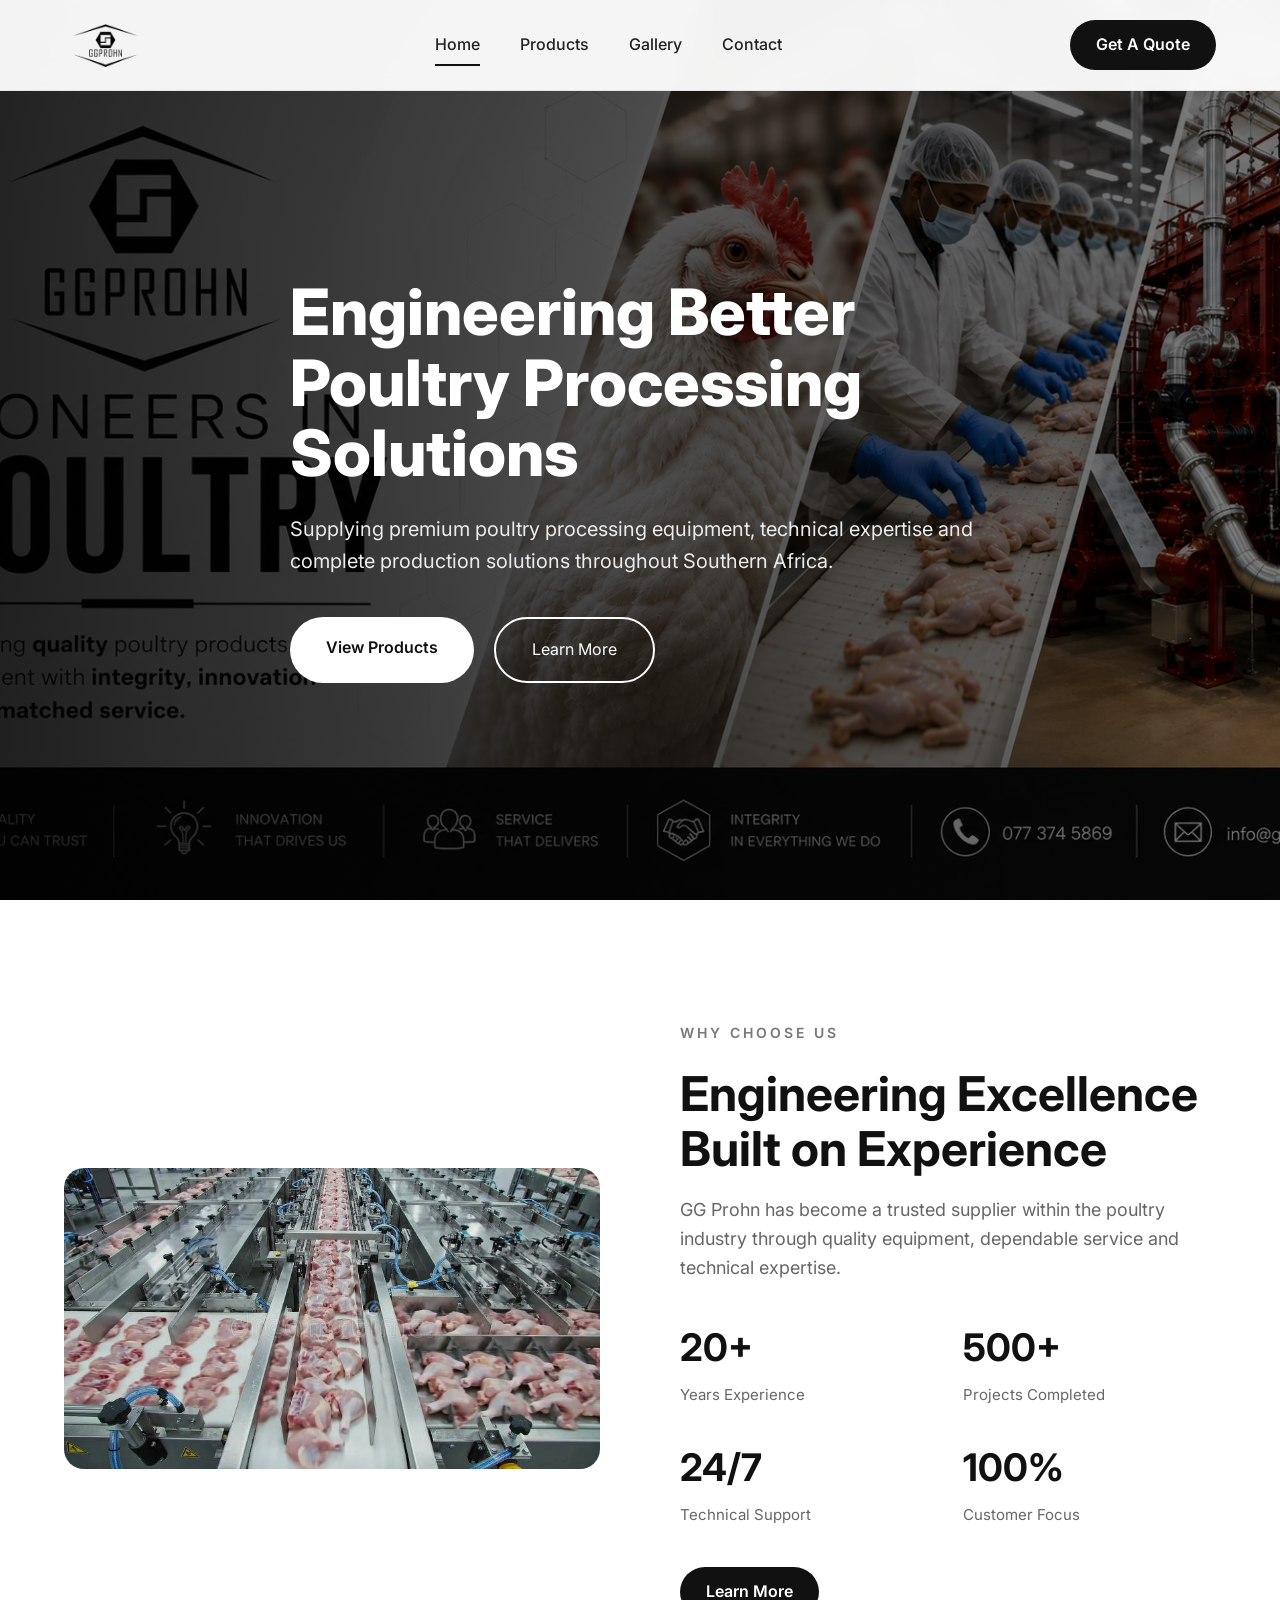
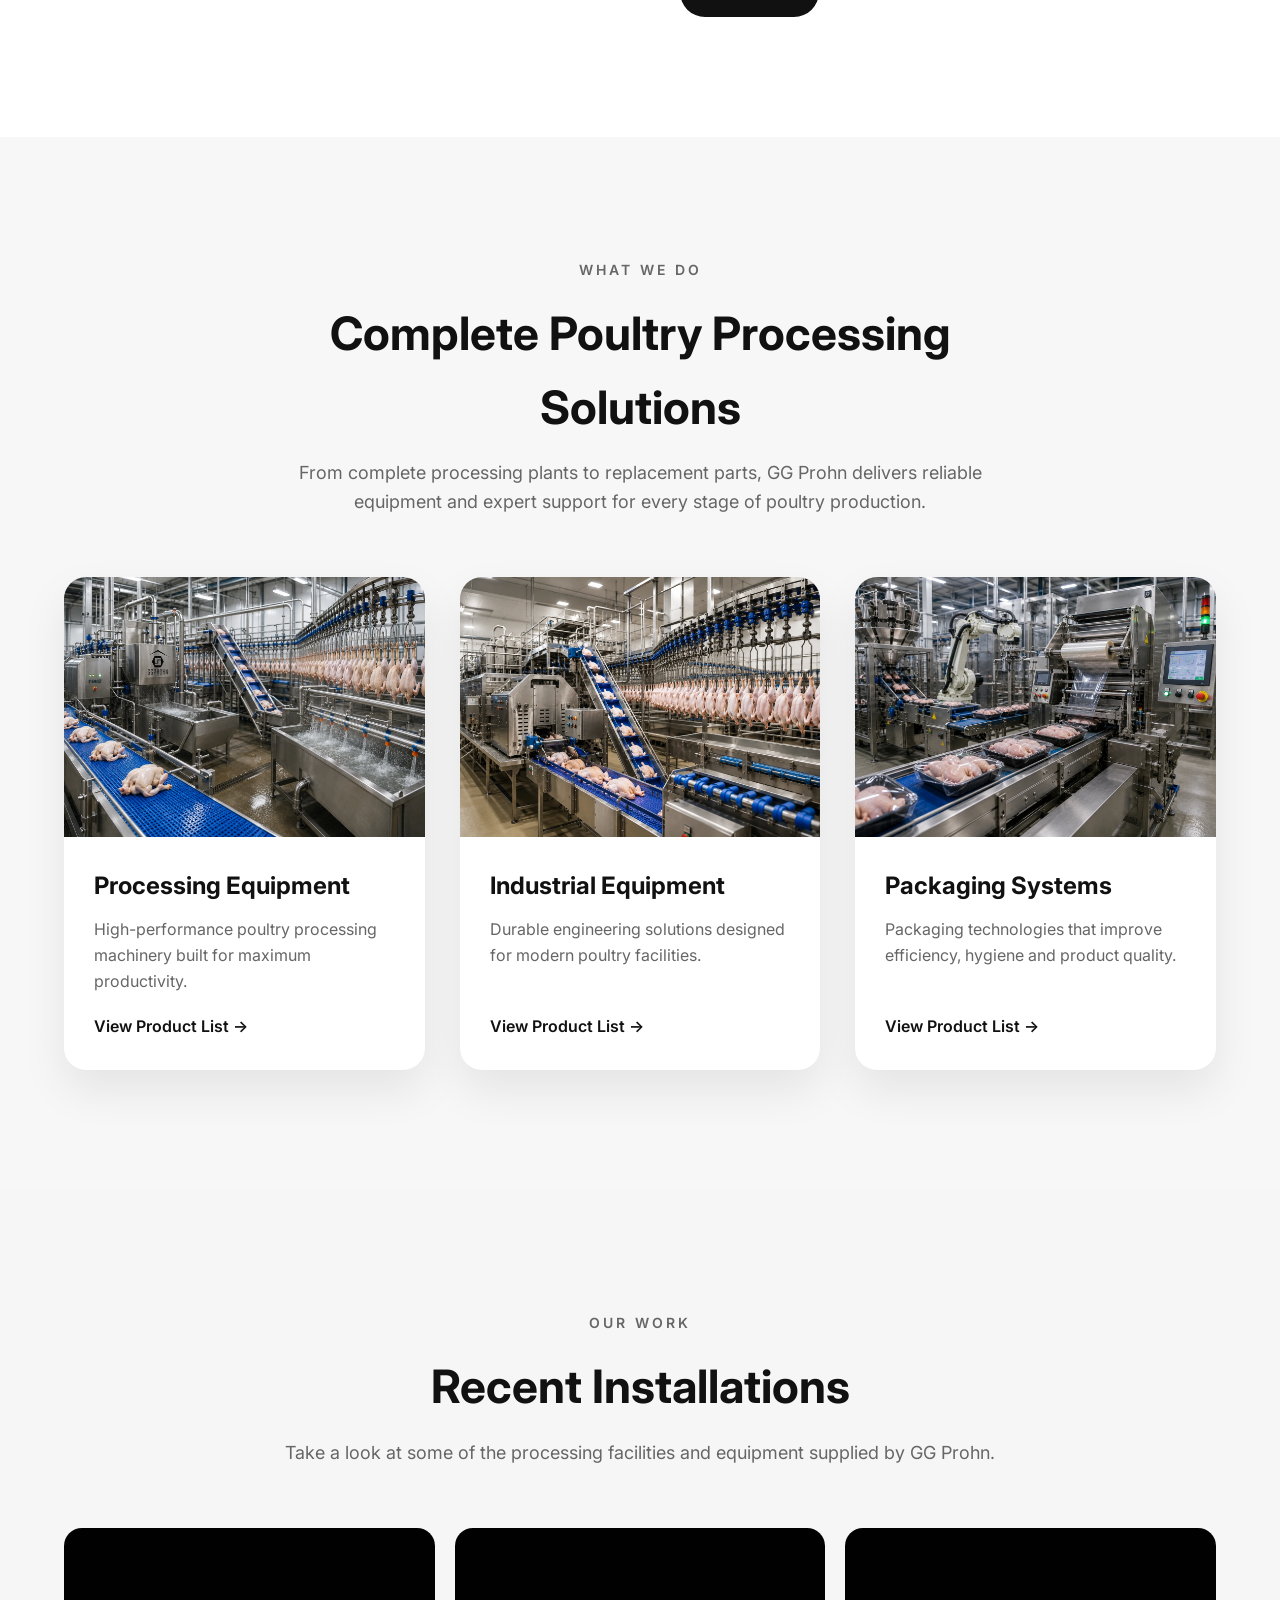
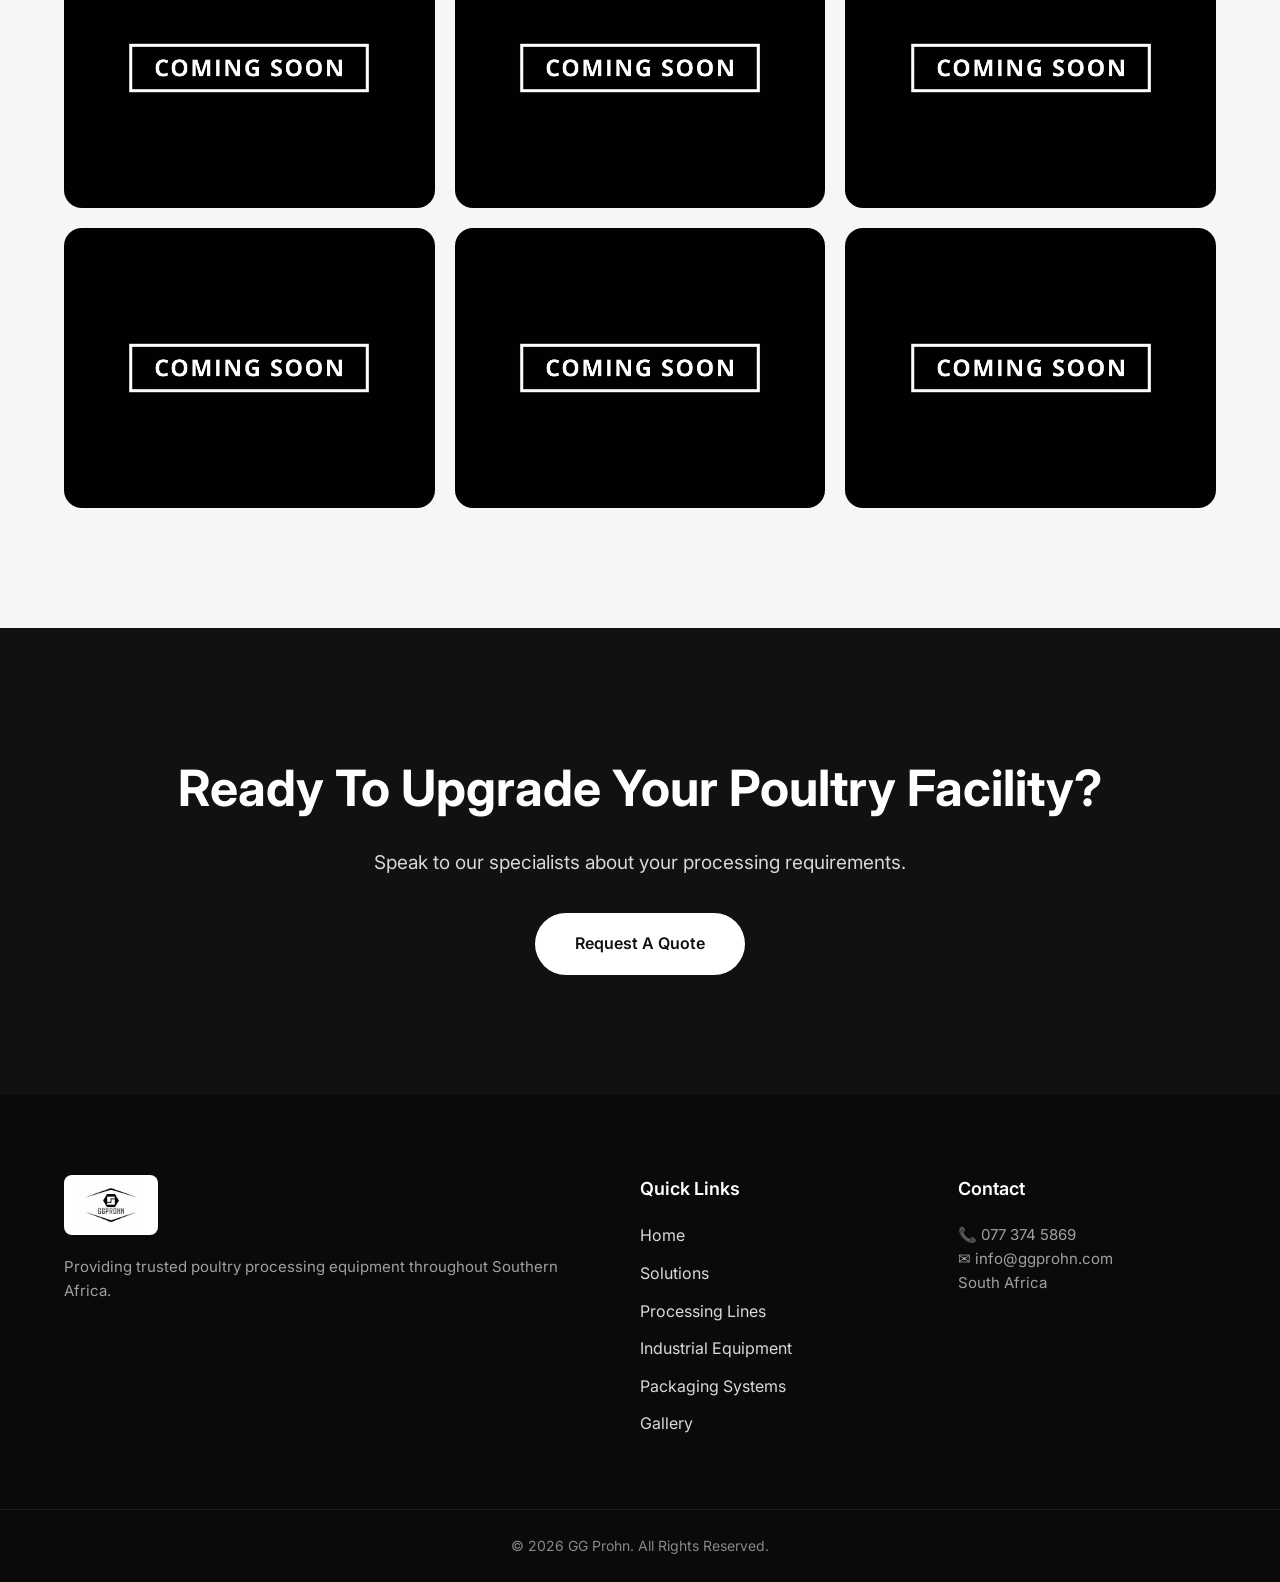
==== commit daecac84: "additional pages, animations" ====
--- a/web/index.html
+++ b/web/index.html
@@ -9,12 +9,11 @@
     <link href="https://fonts.googleapis.com/css2?family=Inter:wght@300;400;500;600;700;800&display=swap" rel="stylesheet">
     <link rel="stylesheet" href="css/style.css">
     <link rel="stylesheet" href="https://cdnjs.cloudflare.com/ajax/libs/font-awesome/6.4.0/css/all.min.css">
+    <link rel="icon" type="image/x-icon" href="images/logo.ico">
 </head>
 <body>
 
-    <!-- ===================== -->
     <!-- NAVIGATION -->
-    <!-- ===================== -->
     <header>
         <div class="container">
             <a href="index.html" class="logo">
@@ -37,9 +36,7 @@
         </div>
     </header>
 
-    <!-- ===================== -->
     <!-- HERO -->
-    <!-- ===================== -->
     <section class="hero">
         <div class="overlay"></div>
         <div class="container hero-content">
@@ -52,15 +49,13 @@
         </div>
     </section>
 
-    <!-- ===================== -->
     <!-- WHY CHOOSE US -->
-    <!-- ===================== -->
     <section class="why-us">
         <div class="container why-grid">
-            <div class="why-image reveal">
+            <div class="why-image">
                 <img src="images/factory.jpg" alt="Factory">
             </div>
-            <div class="why-content reveal delay-1">
+            <div class="why-content">
                 <span>WHY CHOOSE US</span>
                 <h2>Engineering Excellence Built on Experience</h2>
                 <p>GG Prohn has become a trusted supplier within the poultry industry through quality equipment, dependable service and technical expertise.</p>
@@ -87,93 +82,47 @@
         </div>
     </section>
 
-    <!-- ===================== -->
-    <!-- FEATURED SOLUTIONS -->
-    <!-- ===================== -->
+    <!-- FEATURED SOLUTIONS / WHAT WE DO -->
     <section class="solutions" id="solutions">
         <div class="container">
-            <div class="section-title reveal">
+            <div class="section-title">
                 <span>WHAT WE DO</span>
                 <h2>Complete Poultry Processing Solutions</h2>
                 <p>From complete processing plants to replacement parts, GG Prohn delivers reliable equipment and expert support for every stage of poultry production.</p>
             </div>
 
             <div class="solution-grid">
-    <div class="solution-card reveal delay-1" data-modal="modal-processing" style="cursor: pointer;">
-        <img src="images/processing.webp" alt="Processing Equipment">
-        <div class="solution-content">
-            <h3>Processing Equipment</h3>
-            <p>High-performance poultry processing machinery built for maximum productivity.</p>
-            <a href="javascript:void(0)">Learn More &rarr;</a>
-        </div>
-    </div>
+                <a href="#solutions" class="solution-card">
+                    <img src="images/processing.webp" alt="Processing Equipment">
+                    <div class="solution-content">
+                        <h3>Processing Equipment</h3>
+                        <p>High-performance poultry processing machinery built for maximum productivity.</p>
+                        <span class="solution-link">View Product List &rarr;</span>
+                    </div>
+                </a>
 
-    <div class="solution-card reveal delay-2" data-modal="modal-industrial" style="cursor: pointer;">
-        <img src="images/industrial.webp" alt="Industrial Equipment">
-        <div class="solution-content">
-            <h3>Industrial Equipment</h3>
-            <p>Durable engineering solutions designed for modern poultry facilities.</p>
-            <a href="javascript:void(0)">Learn More &rarr;</a>
-        </div>
-    </div>
+                <a href="#solutions" class="solution-card">
+                    <img src="images/industrial.webp" alt="Industrial Equipment">
+                    <div class="solution-content">
+                        <h3>Industrial Equipment</h3>
+                        <p>Durable engineering solutions designed for modern poultry facilities.</p>
+                        <span class="solution-link">View Product List &rarr;</span>
+                    </div>
+                </a>
 
-    <div class="solution-card reveal delay-3" data-modal="modal-packaging" style="cursor: pointer;">
-        <img src="images/packaging.webp" alt="Packaging Systems">
-        <div class="solution-content">
-            <h3>Packaging Systems</h3>
-            <p>Packaging technologies that improve efficiency, hygiene and product quality.</p>
-            <a href="javascript:void(0)">Learn More &rarr;</a>
-        </div>
-    </div>
-</div>
+                <a href="#solutions" class="solution-card">
+                    <img src="images/packaging.webp" alt="Packaging Systems">
+                    <div class="solution-content">
+                        <h3>Packaging Systems</h3>
+                        <p>Packaging technologies that improve efficiency, hygiene and product quality.</p>
+                        <span class="solution-link">View Product List &rarr;</span>
+                    </div>
+                </a>
+            </div>
         </div>
     </section>
 
-    <!-- ===================== -->
-    <!-- FEATURED PRODUCTS -->
-    <!-- ===================== -->
-    <!--<section class="products" id="products">
-        <div class="container">
-            <div class="section-title reveal">
-                <span>FEATURED PRODUCTS</span>
-                <h2>Equipment Built For Performance</h2>
-                <p>Discover some of our most trusted poultry processing equipment used by producers throughout Southern Africa.</p>
-            </div>
-
-            <div class="product-grid">
-                <div class="product-card reveal delay-1">
-                    <img src="images/processing.webp" alt="Chicken Processing Line">
-                    <div class="product-info">
-                        <h3>Processing Lines</h3>
-                        <p>Complete poultry processing systems designed for speed, hygiene and reliability.</p>
-                        <a href="#">View Product &rarr;</a>
-                    </div>
-                </div>
-
-                <div class="product-card reveal delay-2">
-                    <img src="images/packaging.jpg alt="Packaging Systems">
-                    <div class="product-info">
-                        <h3>Packaging Systems</h3>
-                        <p>Automated packaging equipment that improves production efficiency.</p>
-                        <a href="#">View Product &rarr;</a>
-                    </div>
-                </div>
-
-                <div class="product-card reveal delay-3">
-                    <img src="images/industrial.jpg" alt="Industrial Equipment">
-                    <div class="product-info">
-                        <h3>Industrial Equipment</h3>
-                        <p>Stainless steel machinery engineered for long-term industrial use.</p>
-                        <a href="#">View Product &rarr;</a>
-                    </div>
-                </div>
-            </div>
-        </div>
-    </section>-->
-
-    <!-- ===================== -->
     <!-- PROJECT GALLERY -->
-    <!-- ===================== -->
     <section class="gallery" id="gallery">
         <div class="container">
             <div class="section-title">
@@ -181,49 +130,45 @@
                 <h2>Recent Installations</h2>
                 <p>Take a look at some of the processing facilities and equipment supplied by GG Prohn.</p>
             </div>
-            <div class="gallery-grid reveal delay-1">
-                <img src="images/coming-soon.jpg" alt="Gallery Installation 1" data-modal="modal-coming-soon">
-                <img src="images/coming-soon.jpg" alt="Gallery Installation 2" data-modal="modal-coming-soon">
-                <img src="images/coming-soon.jpg" alt="Gallery Installation 3" data-modal="modal-coming-soon">
-                <img src="images/coming-soon.jpg" alt="Gallery Installation 4" data-modal="modal-coming-soon">
-                <img src="images/coming-soon.jpg" alt="Gallery Installation 5" data-modal="modal-coming-soon">
-                <img src="images/coming-soon.jpg" alt="Gallery Installation 6" data-modal="modal-coming-soon">
+            <div class="gallery-grid">
+                <img src="images/coming-soon.jpg" alt="Gallery Installation 1">
+                <img src="images/coming-soon.jpg" alt="Gallery Installation 2">
+                <img src="images/coming-soon.jpg" alt="Gallery Installation 3">
+                <img src="images/coming-soon.jpg" alt="Gallery Installation 4">
+                <img src="images/coming-soon.jpg" alt="Gallery Installation 5">
+                <img src="images/coming-soon.jpg" alt="Gallery Installation 6">
             </div>
-
         </div>
     </section>
 
-    <!-- ===================== -->
     <!-- CTA -->
-    <!-- ===================== -->
     <section class="cta-dark" id="contact">
-        <div class="container reveal">
+        <div class="container">
             <h2>Ready To Upgrade Your Poultry Facility?</h2>
             <p>Speak to our specialists about your processing requirements.</p>
             <a href="mailto:info@ggprohn.com" class="btn-light">Request A Quote</a>
         </div>
     </section>
 
-    <!-- ===================== -->
     <!-- FOOTER -->
-    <!-- ===================== -->
     <footer>
         <div class="container footer-grid">
-            <div class="reveal">
+            <div>
                 <img src="images/logo.webp" alt="GG Prohn Logo" class="footer-logo">
                 <p>Providing trusted poultry processing equipment throughout Southern Africa.</p>
             </div>
 
-            <div class="reveal delay-1">
+            <div>
                 <h3>Quick Links</h3>
                 <a href="index.html">Home</a>
-                <a href="#solutions">About</a>
-                <a href="products">Products</a>
-                <a href="#gallery">Gallery</a>
-                <a href="#contact">Contact</a>
+                <a href="index.html#solutions">Solutions</a>
+                <a href="processing-equipment.html">Processing Lines</a>
+                <a href="industrial-equipment.html">Industrial Equipment</a>
+                <a href="packaging-systems.html">Packaging Systems</a>
+                <a href="index.html#gallery">Gallery</a>
             </div>
 
-            <div class="reveal delay-2">
+            <div>
                 <h3>Contact</h3>
                 <p>📞 077 374 5869</p>
                 <p>✉ info@ggprohn.com</p>
@@ -237,44 +182,5 @@
     </footer>
 
     <script src="main.js"></script>
-
-    <!-- Add Modal Markup (Place right before </body>) -->
-    <div id="modal-overlay" class="modal-overlay">
-        <!-- Processing Equipment Modal -->
-        <div id="modal-processing" class="modal-window">
-            <button class="modal-close" aria-label="Close Modal">&times;</button>
-            <img src="images/processing.webp" alt="Processing Equipment" class="modal-img">
-            <h2>Processing Equipment</h2>
-            <p>High-performance poultry processing machinery built for maximum productivity. Our range covers complete automated line solutions, defeathering systems, evisceration machinery, and secondary cut-up lines designed for Southern African plant standards.</p>
-            <a href="#contact" class="btn-nav modal-cta">Get A Quote</a>
-        </div>
-
-        <!-- Industrial Equipment Modal -->
-        <div id="modal-industrial" class="modal-window">
-            <button class="modal-close" aria-label="Close Modal">&times;</button>
-            <img src="images/industrial.webp" alt="Industrial Equipment" class="modal-img">
-            <h2>Industrial Equipment</h2>
-            <p>Durable engineering solutions designed for modern poultry facilities. Built from food-grade stainless steel to ensure optimum hygiene, longevity, and high-throughput reliability.</p>
-            <a href="#contact" class="btn-nav modal-cta">Get A Quote</a>
-        </div>
-
-    <!-- Packaging Systems Modal -->
-        <div id="modal-packaging" class="modal-window">
-            <button class="modal-close" aria-label="Close Modal">&times;</button>
-            <img src="images/packaging.webp" alt="Packaging Systems" class="modal-img">
-            <h2>Packaging Systems</h2>
-            <p>Packaging technologies that optimize efficiency, hygiene, and end-product presentation. From automated portion weighing to tray sealing solutions, we provide reliable packaging options tailored to your facility.</p>
-            <a href="#contact" class="btn-nav modal-cta">Get A Quote</a>
-        </div>
-
-        <!-- Installation Coming Soon Modal -->
-        <div id="modal-coming-soon" class="modal-window text-center">
-            <button class="modal-close" aria-label="Close Modal">&times;</button>
-            <div style="font-size: 48px; margin-bottom: 15px; color: #666;"><i class="fa-solid fa-industry"></i></div>
-            <h2>Project Showcase Coming Soon</h2>
-            <p>We are currently finalizing project documentation and imagery for our recent facility installations across Southern Africa. Check back soon for detailed project walkthroughs.</p>
-            <a href="#contact" class="btn-nav modal-cta">Inquire About Past Projects</a>
-        </div>
-    </div>
 </body>
-</html>
+</html>
--- a/web/css/style.css
+++ b/web/css/style.css
@@ -1,5 +1,5 @@
 /*============================
- G *LOBAL
+ GLOBAL & ANIMATIONS
  =============================*/
 * {
     margin: 0;
@@ -16,6 +16,10 @@
     --white: #FFFFFF;
 }
 
+html {
+    scroll-behavior: smooth;
+}
+
 body {
     font-family: 'Inter', sans-serif;
     background: white;
@@ -30,8 +34,27 @@
     margin: auto;
 }
 
+/* Click feedback effect for smooth-scroll links */
+.click-animated {
+    animation: linkPulse 0.4s cubic-bezier(0.25, 0.8, 0.25, 1);
+}
+
+@keyframes linkPulse {
+    0% {
+        transform: scale(1);
+    }
+    50% {
+        transform: scale(0.94);
+        opacity: 0.8;
+    }
+    100% {
+        transform: scale(1);
+        opacity: 1;
+    }
+}
+
 /*============================
- H *EADER & NAVIGATION
+ HEADER & NAVIGATION
  =============================*/
 header {
     position: fixed;
@@ -76,6 +99,7 @@
     font-weight: 500;
     transition: 0.3s;
     position: relative;
+    display: inline-block;
 }
 
 nav a::after {
@@ -105,7 +129,7 @@
 }
 
 /*============================
- B *UTTONS
+ BUTTONS
  =============================*/
 .btn-nav {
     text-decoration: none;
@@ -116,6 +140,7 @@
     font-weight: 600;
     transition: 0.3s;
     white-space: nowrap;
+    display: inline-block;
 }
 
 .btn-nav:hover {
@@ -130,6 +155,7 @@
     text-decoration: none;
     font-weight: 600;
     transition: 0.35s;
+    display: inline-block;
 }
 
 .btn-dark:hover {
@@ -143,6 +169,7 @@
     text-decoration: none;
     border-radius: 40px;
     transition: 0.35s;
+    display: inline-block;
 }
 
 .btn-outline:hover {
@@ -151,7 +178,7 @@
 }
 
 /*============================
- H *ERO
+ HERO
  =============================*/
 .hero {
     height: 100vh;
@@ -195,7 +222,7 @@
 }
 
 /*========================
- W *HY US
+ WHY US
  =========================*/
 .why-us {
     padding: 120px 0;
@@ -253,7 +280,7 @@
 }
 
 /*========================
- S *OLUTIONS
+ SOLUTIONS / FEATURED CATEGORIES
  =========================*/
 .solutions {
     padding: 120px 0;
@@ -295,6 +322,10 @@
     overflow: hidden;
     box-shadow: 0 20px 45px rgba(0,0,0,0.08);
     transition: 0.4s;
+    text-decoration: none;
+    color: inherit;
+    display: flex;
+    flex-direction: column;
 }
 
 .solution-card:hover {
@@ -315,6 +346,9 @@
 
 .solution-content {
     padding: 30px;
+    display: flex;
+    flex-direction: column;
+    flex-grow: 1;
 }
 
 .solution-content h3 {
@@ -325,73 +359,120 @@
 .solution-content p {
     color: #666;
     margin-bottom: 20px;
-}
-
-.solution-content a {
-    text-decoration: none;
+    flex-grow: 1;
+}
+
+.solution-link {
     font-weight: 600;
     color: #111;
 }
 
 /*==========================
- P *RODUCTS
+ DEDICATED CATEGORY & PRODUCT PAGES
  ==========================*/
-.products {
-    padding: 120px 0;
-    background: white;
-}
-
-.product-grid {
+.page-header {
+    background: #111;
+    color: white;
+    padding: 160px 0 80px;
+    text-align: center;
+}
+
+.page-header span {
+    letter-spacing: 3px;
+    font-size: 14px;
+    color: #aaa;
+    font-weight: 600;
+    text-transform: uppercase;
+}
+
+.page-header h1 {
+    font-size: 52px;
+    margin: 15px 0;
+}
+
+.page-header p {
+    font-size: 18px;
+    color: #ccc;
+    max-width: 700px;
+    margin: 0 auto;
+}
+
+.product-page-section {
+    padding: 100px 0;
+    background: #fdfdfd;
+}
+
+.product-list-grid {
     display: grid;
     grid-template-columns: repeat(3, 1fr);
     gap: 35px;
 }
 
-.product-card {
+.product-item-card {
+    background: white;
+    border-radius: 20px;
+    border: 1px solid var(--border);
     overflow: hidden;
-    border-radius: 20px;
-    background: white;
-    box-shadow: 0 18px 45px rgba(0,0,0,0.08);
-    transition: 0.4s;
-}
-
-.product-card:hover {
-    transform: translateY(-10px);
-}
-
-.product-card img {
+    box-shadow: 0 10px 30px rgba(0,0,0,0.04);
+    transition: 0.35s ease;
+    display: flex;
+    flex-direction: column;
+}
+
+.product-item-card:hover {
+    transform: translateY(-8px);
+    box-shadow: 0 20px 45px rgba(0,0,0,0.12);
+}
+
+.product-item-img {
     width: 100%;
-    height: 280px;
+    height: 240px;
     object-fit: cover;
-    transition: 0.4s;
-}
-
-.product-card:hover img {
-    transform: scale(1.05);
-}
-
-.product-info {
+}
+
+.product-item-info {
     padding: 30px;
-}
-
-.product-info h3 {
-    margin-bottom: 12px;
-    font-size: 24px;
-}
-
-.product-info p {
-    color: #666;
+    display: flex;
+    flex-direction: column;
+    flex-grow: 1;
+}
+
+.product-item-info h3 {
+    font-size: 22px;
+    margin-bottom: 10px;
+    color: var(--black);
+}
+
+.product-item-info p {
+    color: var(--grey);
+    font-size: 15px;
     margin-bottom: 20px;
-}
-
-.product-info a {
-    text-decoration: none;
+    flex-grow: 1;
+}
+
+.spec-list {
+    list-style: none;
+    margin-bottom: 25px;
+    border-top: 1px solid var(--border);
+    padding-top: 15px;
+}
+
+.spec-list li {
+    font-size: 14px;
+    color: #444;
+    margin-bottom: 8px;
+    display: flex;
+    align-items: center;
+    gap: 10px;
+}
+
+.spec-list li i {
     color: #111;
-    font-weight: 600;
+    font-size: 12px;
 }
 
 /*==========================
- G *ALLERY
+ GALLERY
  ==========================*/
 .gallery {
     padding: 120px 0;
@@ -410,15 +491,14 @@
     object-fit: cover;
     border-radius: 18px;
     transition: 0.4s;
-    cursor: pointer;
 }
 
 .gallery-grid img:hover {
-    transform: scale(1.03);
+    transform: scale(1.02);
 }
 
 /*==========================
- C *TA
+ CTA
  ==========================*/
 .cta-dark {
     padding: 120px 20px;
@@ -454,7 +534,7 @@
 }
 
 /*==========================
- F *OOTER
+ FOOTER
  ==========================*/
 footer {
     background: #0a0a0a;
@@ -468,12 +548,6 @@
     gap: 60px;
     padding-bottom: 60px;
     align-items: start;
-}
-
-.footer-brand {
-    display: flex;
-    flex-direction: column;
-    align-items: flex-start;
 }
 
 .footer-logo {
@@ -485,7 +559,6 @@
     background: #ffffff;
     padding: 8px 14px;
     border-radius: 8px;
-    box-shadow: 0 4px 15px rgba(255, 255, 255, 0.05);
 }
 
 footer p {
@@ -523,7 +596,7 @@
 }
 
 /*==========================
- R *ESPONSIVE (MEDIA QUERIES)
+ RESPONSIVE DESIGN
  ==========================*/
 @media (max-width: 992px) {
     header .container {
@@ -563,7 +636,7 @@
 
     .why-grid,
     .solution-grid,
-    .product-grid,
+    .product-list-grid,
     .gallery-grid {
         grid-template-columns: repeat(2, 1fr);
         gap: 25px;
@@ -605,7 +678,7 @@
 
     .why-grid,
     .solution-grid,
-    .product-grid,
+    .product-list-grid,
     .gallery-grid,
     .footer-grid {
         grid-template-columns: 1fr;
@@ -617,7 +690,8 @@
 
     .section-title h2,
     .why-content h2,
-    .cta-dark h2 {
+    .cta-dark h2,
+    .page-header h1 {
         font-size: 32px;
     }
 
@@ -625,100 +699,4 @@
         padding: 10px 18px;
         font-size: 14px;
     }
-}
-
-/*==========================
- * M *ODAL POPUPS
- * ==========================*/
-.modal-overlay {
-    position: fixed;
-    inset: 0;
-    background: rgba(0, 0, 0, 0.75);
-    backdrop-filter: blur(8px);
-    z-index: 10000;
-    display: flex;
-    align-items: center;
-    justify-content: center;
-    padding: 20px;
-    opacity: 0;
-    visibility: hidden;
-    transition: opacity 0.3s ease, visibility 0.3s ease;
-}
-
-.modal-overlay.active {
-    opacity: 1;
-    visibility: visible;
-}
-
-.modal-window {
-    background: white;
-    border-radius: 20px;
-    width: 100%;
-    max-width: 580px;
-    max-height: 90vh;
-    overflow-y: auto;
-    padding: 35px;
-    position: relative;
-    transform: scale(0.92) translateY(20px);
-    transition: transform 0.3s cubic-bezier(0.16, 1, 0.3, 1);
-    display: none;
-    box-shadow: 0 25px 50px rgba(0, 0, 0, 0.25);
-}
-
-.modal-window.active {
-    display: block;
-    transform: scale(1) translateY(0);
-}
-
-.modal-close {
-    position: absolute;
-    top: 20px;
-    right: 20px;
-    background: #f0f0f0;
-    border: none;
-    width: 36px;
-    height: 36px;
-    border-radius: 50%;
-    font-size: 22px;
-    line-height: 1;
-    cursor: pointer;
-    color: #333;
-    transition: 0.2s;
-    display: flex;
-    align-items: center;
-    justify-content: center;
-}
-
-.modal-close:hover {
-    background: #111;
-    color: white;
-}
-
-.modal-img {
-    width: 100%;
-    height: 240px;
-    object-fit: cover;
-    border-radius: 14px;
-    margin-bottom: 20px;
-}
-
-.modal-window h2 {
-    font-size: 28px;
-    margin-bottom: 12px;
-    color: var(--black);
-}
-
-.modal-window p {
-    color: var(--grey);
-    margin-bottom: 25px;
-    font-size: 16px;
-    line-height: 1.6;
-}
-
-.modal-cta {
-    display: inline-block;
-}
-
-.text-center {
-    text-align: center;
-}
+}
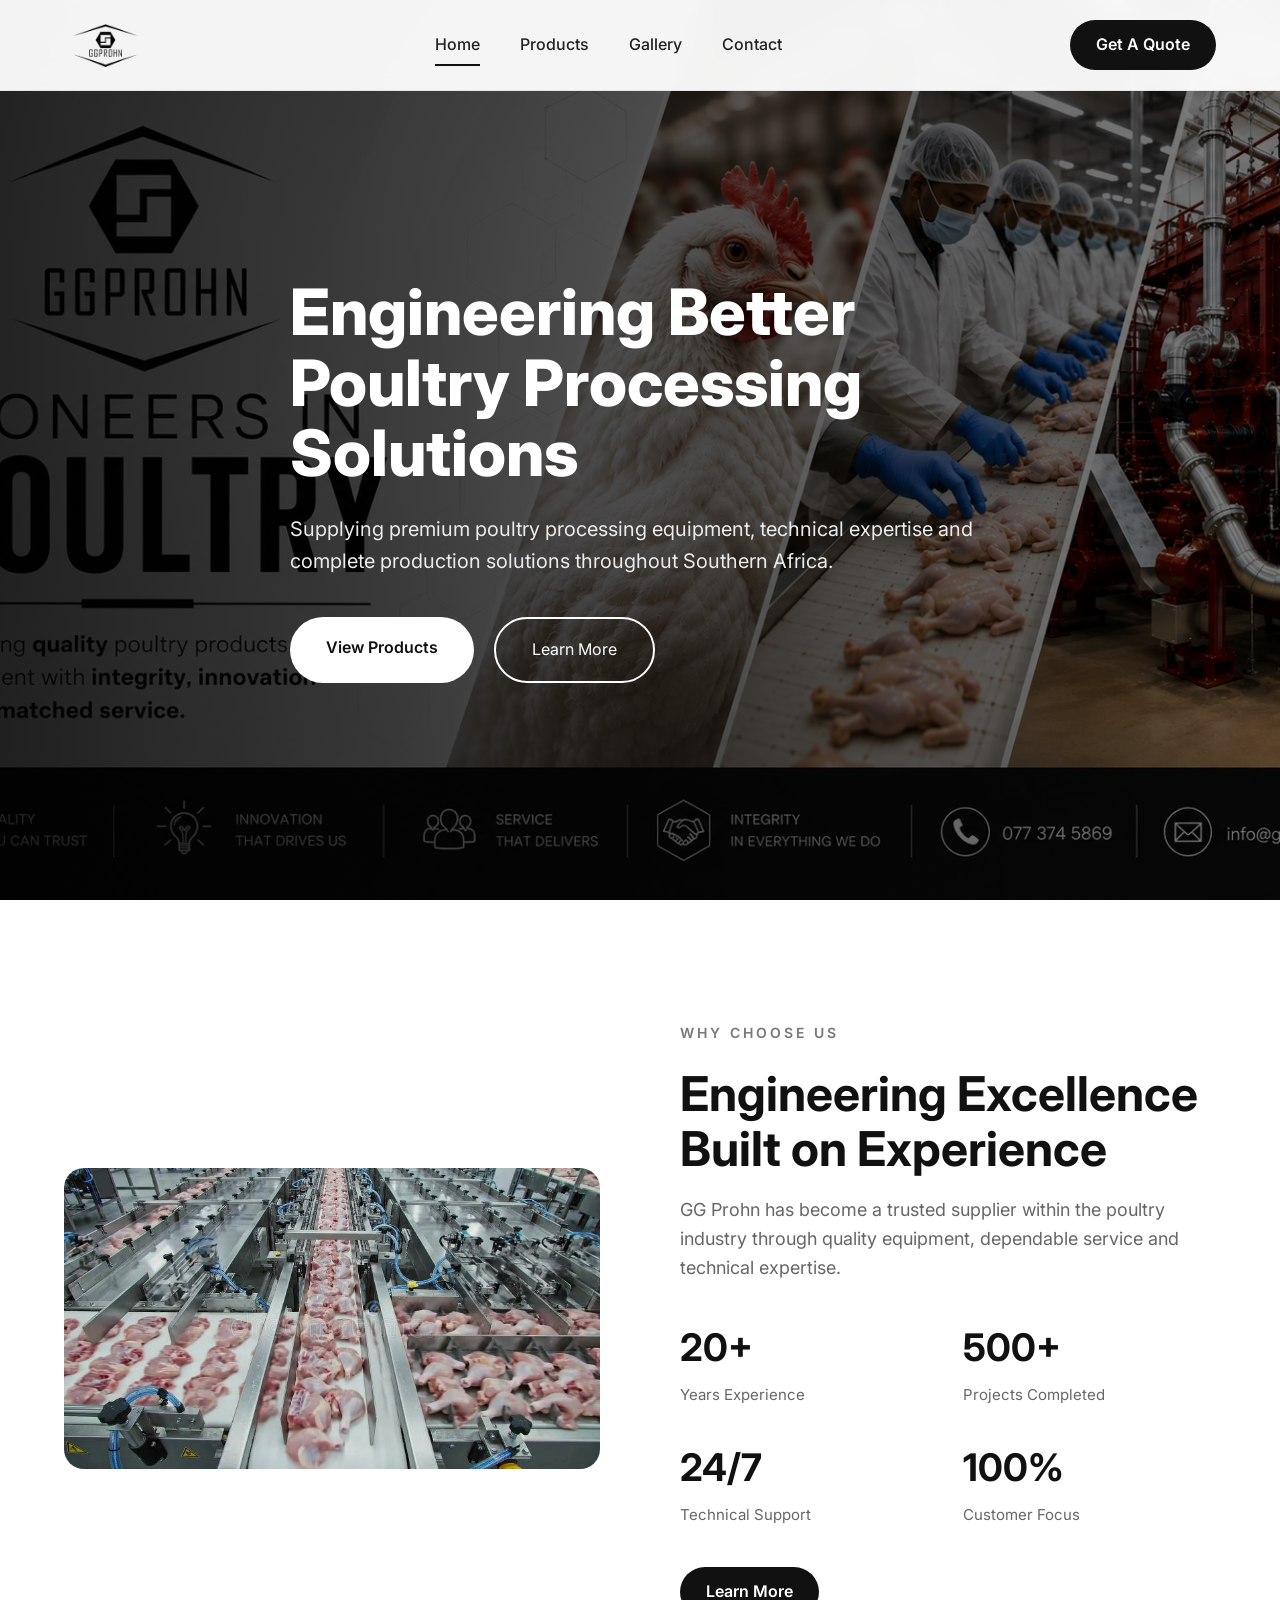
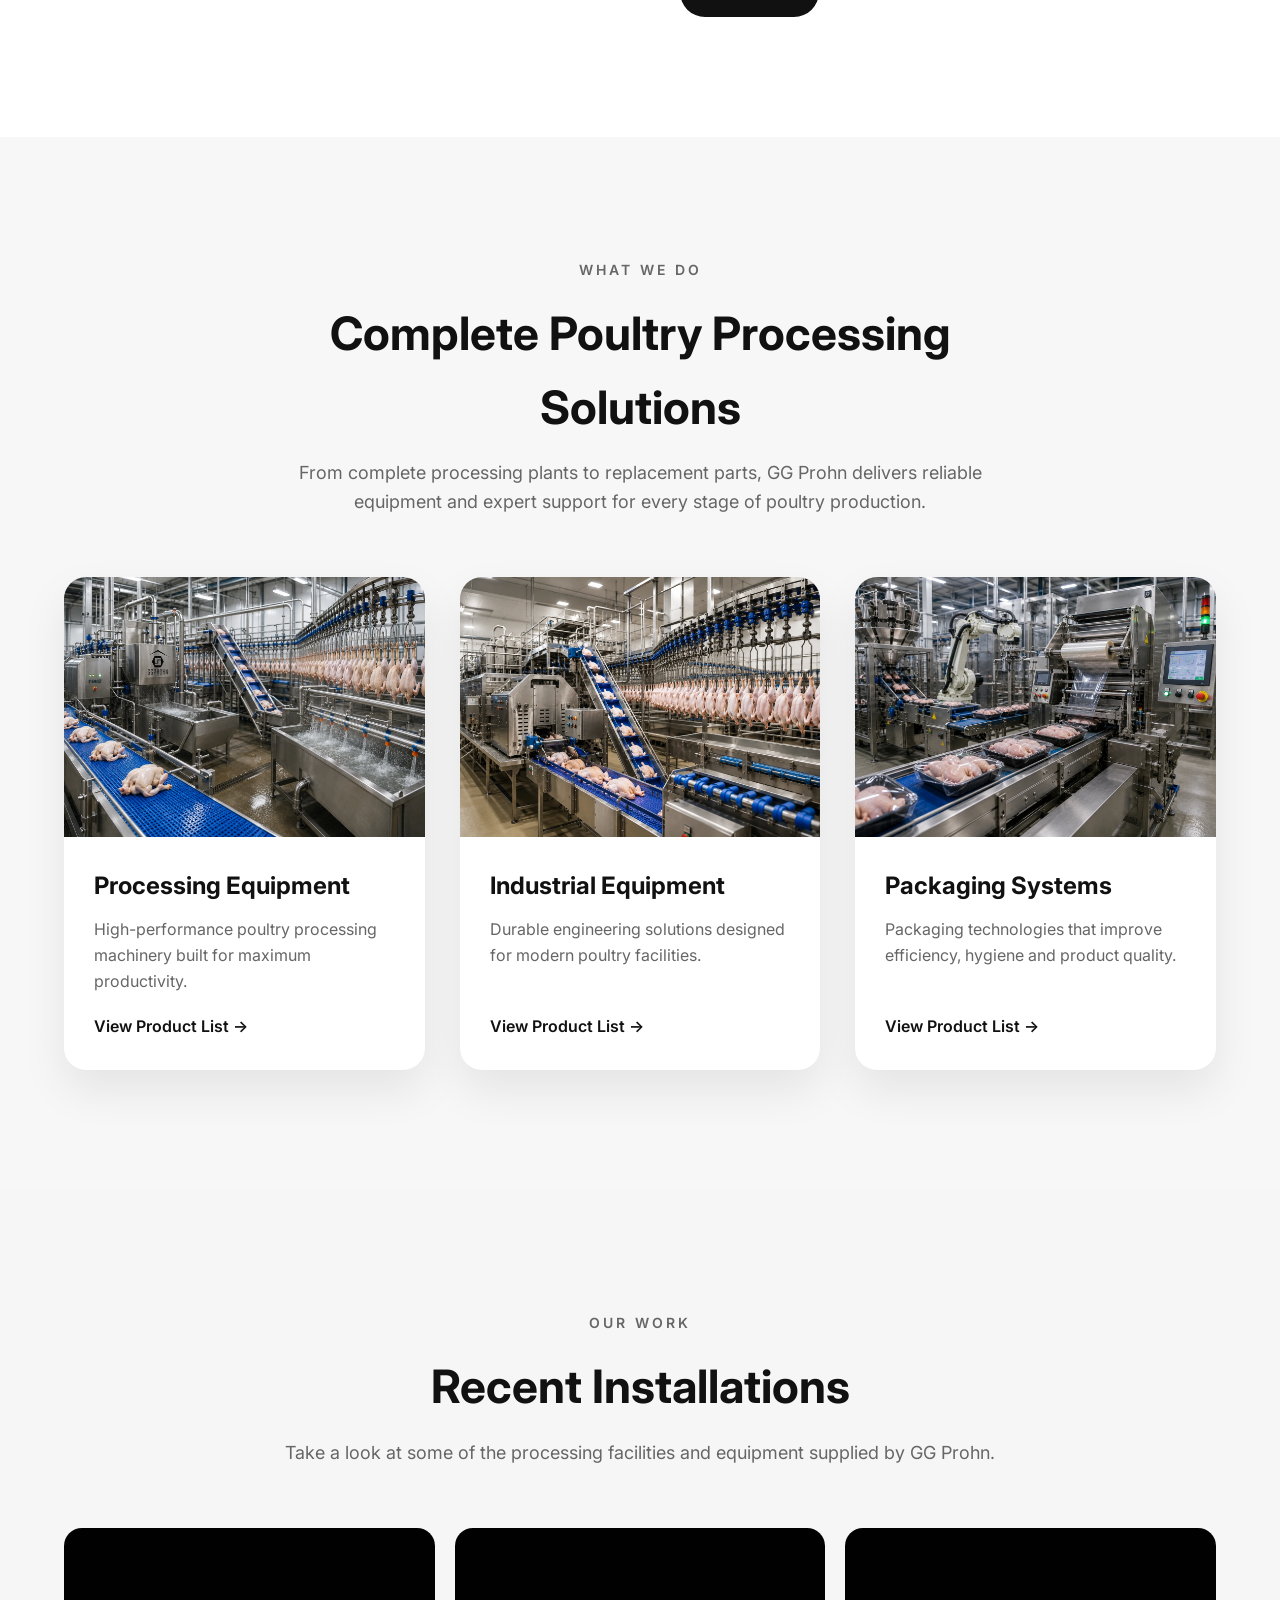
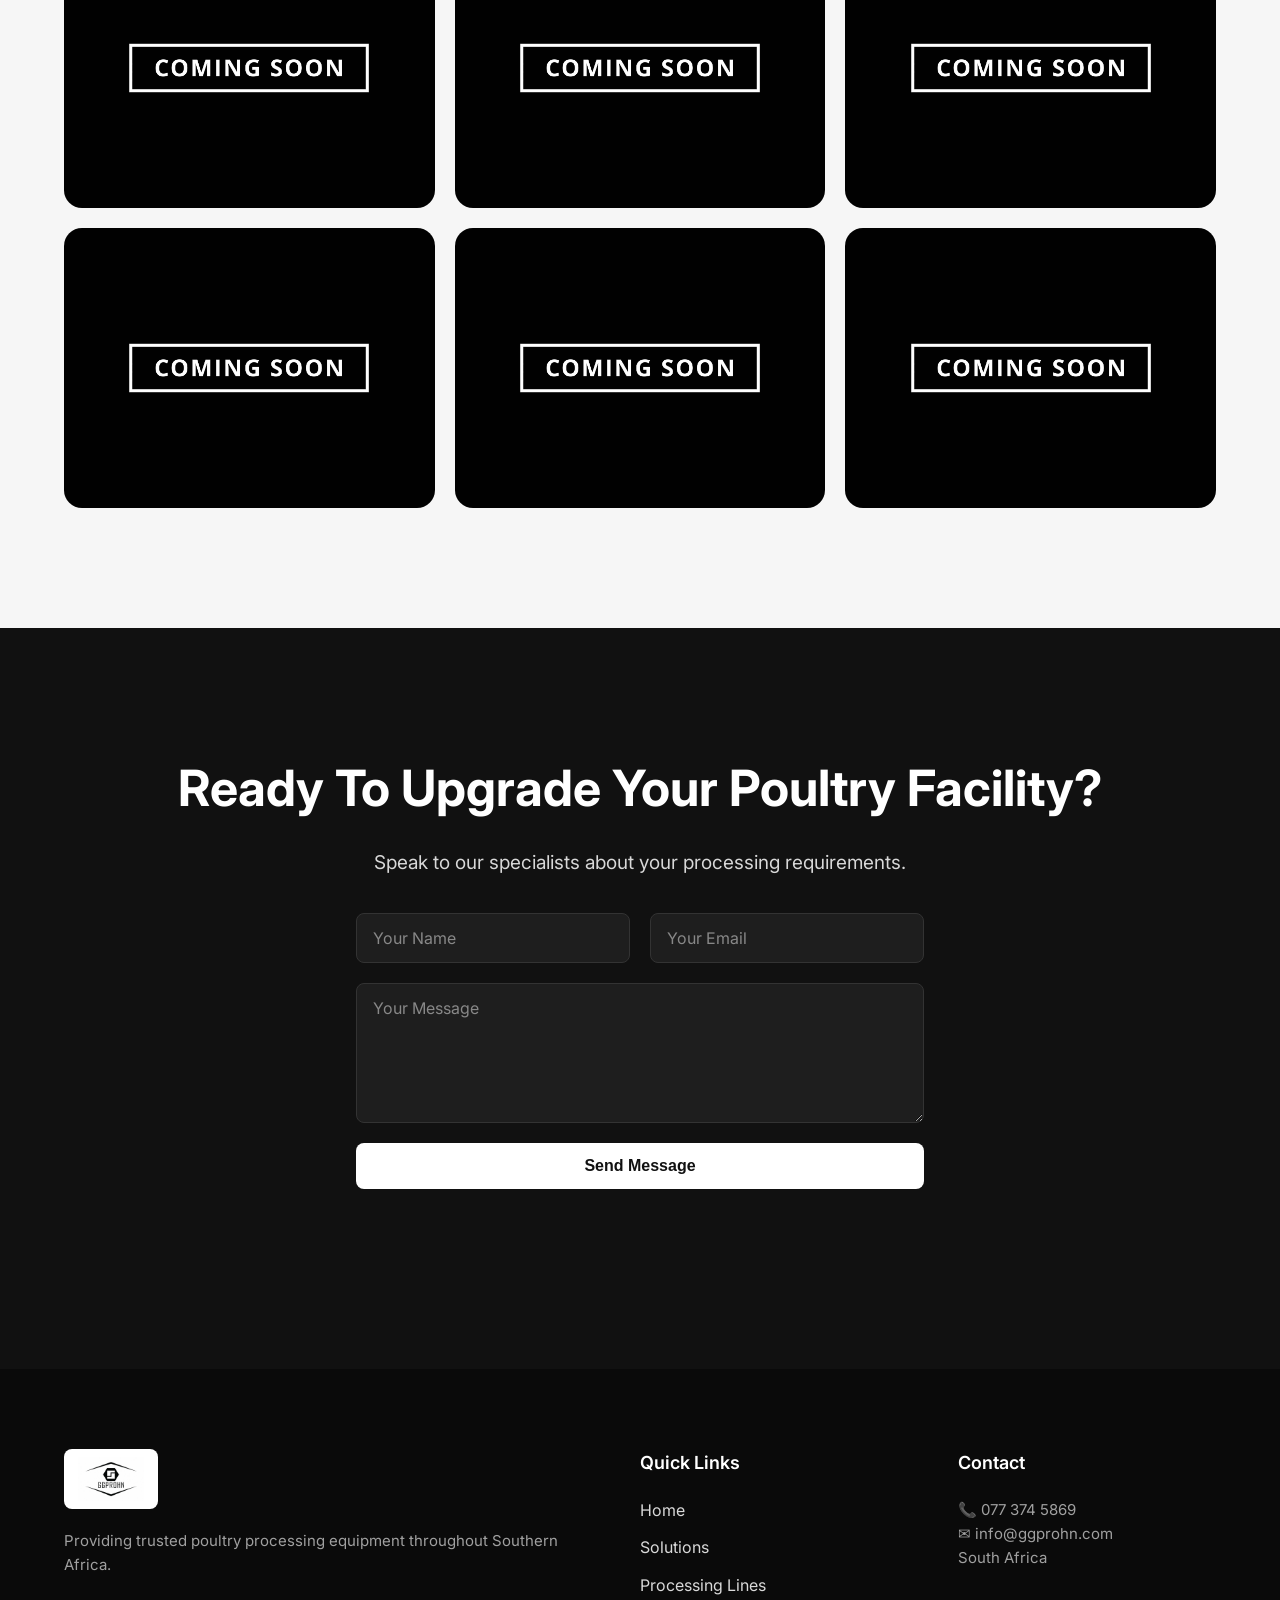
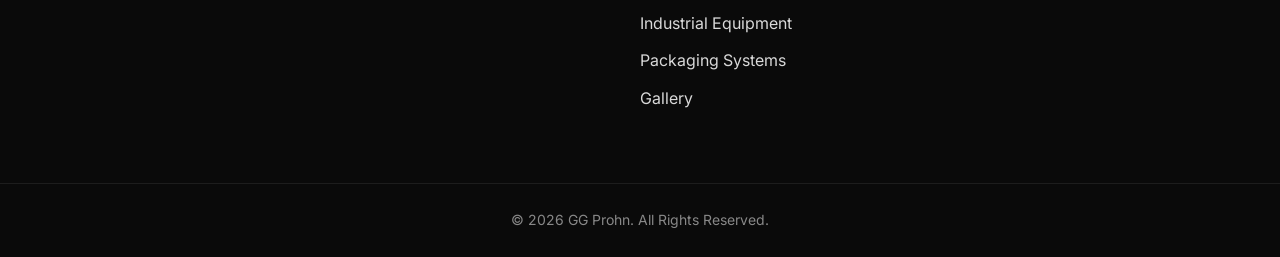
==== commit 67e9d299: "change structure, fixed links" ====
--- a/web/index.html
+++ b/web/index.html
@@ -1,16 +1,20 @@
 <!DOCTYPE html>
 <html lang="en">
+
 <head>
     <meta charset="UTF-8">
     <meta name="viewport" content="width=device-width, initial-scale=1.0">
     <title>GG Prohn | Poultry Processing Solutions</title>
     <link rel="preconnect" href="https://fonts.googleapis.com">
     <link rel="preconnect" href="https://fonts.gstatic.com" crossorigin>
-    <link href="https://fonts.googleapis.com/css2?family=Inter:wght@300;400;500;600;700;800&display=swap" rel="stylesheet">
+    <link href="https://fonts.googleapis.com/css2?family=Inter:wght@300;400;500;600;700;800&display=swap"
+        rel="stylesheet">
     <link rel="stylesheet" href="css/style.css">
     <link rel="stylesheet" href="https://cdnjs.cloudflare.com/ajax/libs/font-awesome/6.4.0/css/all.min.css">
     <link rel="icon" type="image/x-icon" href="images/logo.ico">
+    <base target="_self">
 </head>
+
 <body>
 
     <!-- NAVIGATION -->
@@ -41,7 +45,8 @@
         <div class="overlay"></div>
         <div class="container hero-content">
             <h1>Engineering Better Poultry Processing Solutions</h1>
-            <p>Supplying premium poultry processing equipment, technical expertise and complete production solutions throughout Southern Africa.</p>
+            <p>Supplying premium poultry processing equipment, technical expertise and complete production solutions
+                throughout Southern Africa.</p>
             <div class="hero-buttons">
                 <a href="#solutions" class="btn-dark">View Products</a>
                 <a href="#contact" class="btn-outline">Learn More</a>
@@ -58,7 +63,8 @@
             <div class="why-content">
                 <span>WHY CHOOSE US</span>
                 <h2>Engineering Excellence Built on Experience</h2>
-                <p>GG Prohn has become a trusted supplier within the poultry industry through quality equipment, dependable service and technical expertise.</p>
+                <p>GG Prohn has become a trusted supplier within the poultry industry through quality equipment,
+                    dependable service and technical expertise.</p>
                 <div class="features">
                     <div>
                         <h3>20+</h3>
@@ -88,11 +94,12 @@
             <div class="section-title">
                 <span>WHAT WE DO</span>
                 <h2>Complete Poultry Processing Solutions</h2>
-                <p>From complete processing plants to replacement parts, GG Prohn delivers reliable equipment and expert support for every stage of poultry production.</p>
+                <p>From complete processing plants to replacement parts, GG Prohn delivers reliable equipment and expert
+                    support for every stage of poultry production.</p>
             </div>
 
             <div class="solution-grid">
-                <a href="#solutions" class="solution-card">
+                <a href="webpages/processing-equipment.html" class="solution-card">
                     <img src="images/processing.webp" alt="Processing Equipment">
                     <div class="solution-content">
                         <h3>Processing Equipment</h3>
@@ -101,7 +108,7 @@
                     </div>
                 </a>
 
-                <a href="#solutions" class="solution-card">
+                <a href="webpages/industrial-equipment.html" class="solution-card">
                     <img src="images/industrial.webp" alt="Industrial Equipment">
                     <div class="solution-content">
                         <h3>Industrial Equipment</h3>
@@ -110,7 +117,7 @@
                     </div>
                 </a>
 
-                <a href="#solutions" class="solution-card">
+                <a href="webpages/packaging-systems.html" class="solution-card">
                     <img src="images/packaging.webp" alt="Packaging Systems">
                     <div class="solution-content">
                         <h3>Packaging Systems</h3>
@@ -146,7 +153,15 @@
         <div class="container">
             <h2>Ready To Upgrade Your Poultry Facility?</h2>
             <p>Speak to our specialists about your processing requirements.</p>
-            <a href="mailto:info@ggprohn.com" class="btn-light">Request A Quote</a>
+            <form id="contact-form">
+                <div class="form-row">
+                    <input type="text" name="name" placeholder="Your Name" required>
+                    <input type="email" name="email" placeholder="Your Email" required>
+                </div>
+                <textarea name="message" placeholder="Your Message" required></textarea>
+                <button type="submit" class="btn-light">Send Message</button>
+                <div id="form-status"></div>
+            </form>
         </div>
     </section>
 
@@ -162,9 +177,9 @@
                 <h3>Quick Links</h3>
                 <a href="index.html">Home</a>
                 <a href="index.html#solutions">Solutions</a>
-                <a href="processing-equipment.html">Processing Lines</a>
-                <a href="industrial-equipment.html">Industrial Equipment</a>
-                <a href="packaging-systems.html">Packaging Systems</a>
+                <a href="webpages/processing-equipment.html">Processing Lines</a>
+                <a href="webpages/industrial-equipment.html">Industrial Equipment</a>
+                <a href="webpages/packaging-systems.html">Packaging Systems</a>
                 <a href="index.html#gallery">Gallery</a>
             </div>
 
@@ -181,6 +196,7 @@
         </div>
     </footer>
 
-    <script src="main.js"></script>
+    <script src="scripts/main.js"></script>
 </body>
+
 </html>
--- a/web/css/style.css
+++ b/web/css/style.css
@@ -699,4 +699,187 @@
         padding: 10px 18px;
         font-size: 14px;
     }
+}
+
+/* Contact Form Container Layout */
+#contact-form, 
+form {
+  max-width: 600px;
+  margin: 2rem auto 0;
+  display: flex;
+  flex-direction: column;
+  gap: 1.25rem;
+  padding: 0 1rem;
+  width: 100%;
+  box-sizing: border-box;
+}
+
+/* Side-by-side layout for Name & Email on desktop */
+.form-row {
+  display: grid;
+  grid-template-columns: 1fr 1fr;
+  gap: 1.25rem;
+}
+
+@media (max-width: 640px) {
+  .form-row {
+    grid-template-columns: 1fr;
+  }
+}
+
+/* Input Fields & Textarea Styling */
+#contact-form input[type="text"],
+#contact-form input[type="email"],
+#contact-form textarea,
+form input[type="text"],
+form input[type="email"],
+form textarea {
+  width: 100%;
+  padding: 0.875rem 1rem;
+  background-color: #1e1e1e;
+  border: 1px solid #333333;
+  border-radius: 8px;
+  color: #ffffff;
+  font-size: 1rem;
+  font-family: inherit;
+  box-sizing: border-box;
+  transition: border-color 0.2s ease, box-shadow 0.2s ease;
+}
+
+#contact-form textarea,
+form textarea {
+  min-height: 140px;
+  resize: vertical;
+}
+
+/* Placeholder Styling */
+#contact-form input::placeholder,
+#contact-form textarea::placeholder,
+form input::placeholder,
+form textarea::placeholder {
+  color: #888888;
+}
+
+/* Input Focus Glow */
+#contact-form input:focus,
+#contact-form textarea:focus,
+form input:focus,
+form textarea:focus {
+  outline: none;
+  border-color: #2563eb;
+  box-shadow: 0 0 0 3px rgba(37, 99, 235, 0.25);
+}
+
+/* Action Button */
+#contact-form button,
+form button[type="submit"] {
+  padding: 0.875rem 1.75rem;
+  border: none;
+  border-radius: 8px;
+  font-size: 1rem;
+}
+
+/* Form Status Feedback Message */
+#form-status {
+  margin-top: 0.5rem;
+  font-size: 0.95rem;
+  text-align: center;
+  min-height: 1.5rem;
+  color: #e5e7eb;
+}
+
+#form-status {
+  margin-top: 1rem;
+  font-size: 0.95rem;
+  font-weight: 500;
+  text-align: center;
+  min-height: 1.5rem;
+  transition: color 0.2s ease;
+}
+
+#form-status.status-sending {
+  color: #9ca3af;
+}
+
+#form-status.status-success {
+  color: #10b981;
+}
+
+#form-status.status-error {
+  color: #ef4444;
+}
+
+/* Coming Soon Section */
+.coming-soon-container {
+  max-width: 1100px;
+  margin: 4rem auto;
+  padding: 0 1.5rem;
+  text-align: center;
+}
+
+.coming-soon-badge {
+  display: inline-block;
+  background: rgba(255, 255, 255, 0.1);
+  color: #a1a1aa;
+  font-size: 0.8rem;
+  font-weight: 600;
+  text-transform: uppercase;
+  letter-spacing: 1px;
+  padding: 4px 12px;
+  border-radius: 20px;
+  margin-bottom: 1rem;
+  border: 1px solid rgba(255, 255, 255, 0.15);
+}
+
+.coming-soon-header h2 {
+  font-size: 2rem;
+  color: #ffffff;
+  margin-bottom: 0.5rem;
+}
+
+.coming-soon-header p {
+  color: #9ca3af;
+  margin-bottom: 2.5rem;
+}
+
+.coming-soon-grid {
+  display: grid;
+  grid-template-columns: repeat(auto-fit, minmax(280px, 1fr));
+  gap: 1.5rem;
+}
+
+.placeholder-card {
+  background: #141414;
+  border: 1px dashed #333333;
+  border-radius: 12px;
+  padding: 1.5rem;
+  transition: border-color 0.3s ease;
+}
+
+.placeholder-card:hover {
+  border-color: #555555;
+}
+
+.image-placeholder {
+  height: 200px;
+  background: #1a1a1a;
+  border-radius: 8px;
+  display: flex;
+  flex-direction: column;
+  align-items: center;
+  justify-content: center;
+  gap: 0.75rem;
+  color: #52525b;
+}
+
+.image-placeholder span {
+  font-size: 0.85rem;
+  font-weight: 500;
+  letter-spacing: 0.5px;
+}
+
+.placeholder-card h3 {
+  color: #e4e4e7;
+  font-size: 1.1rem;
+  margin-top: 1rem;
 }
